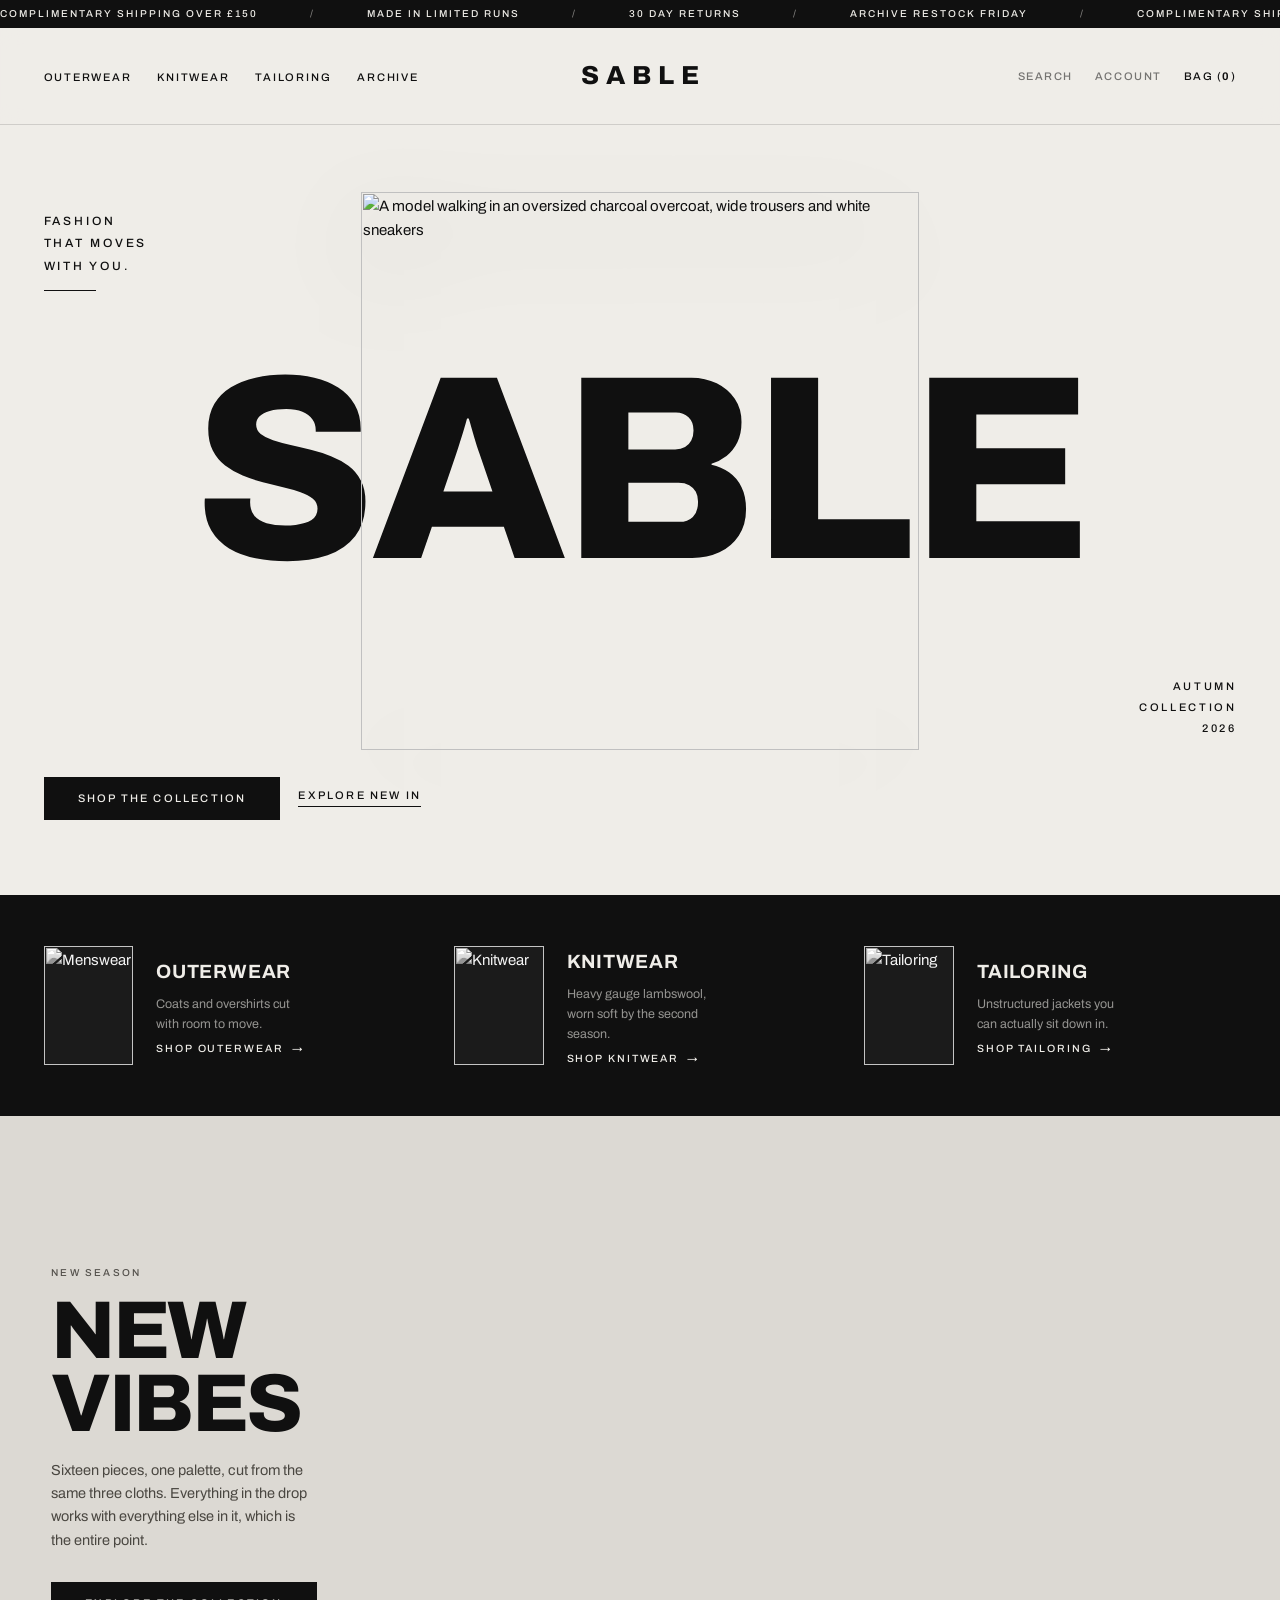
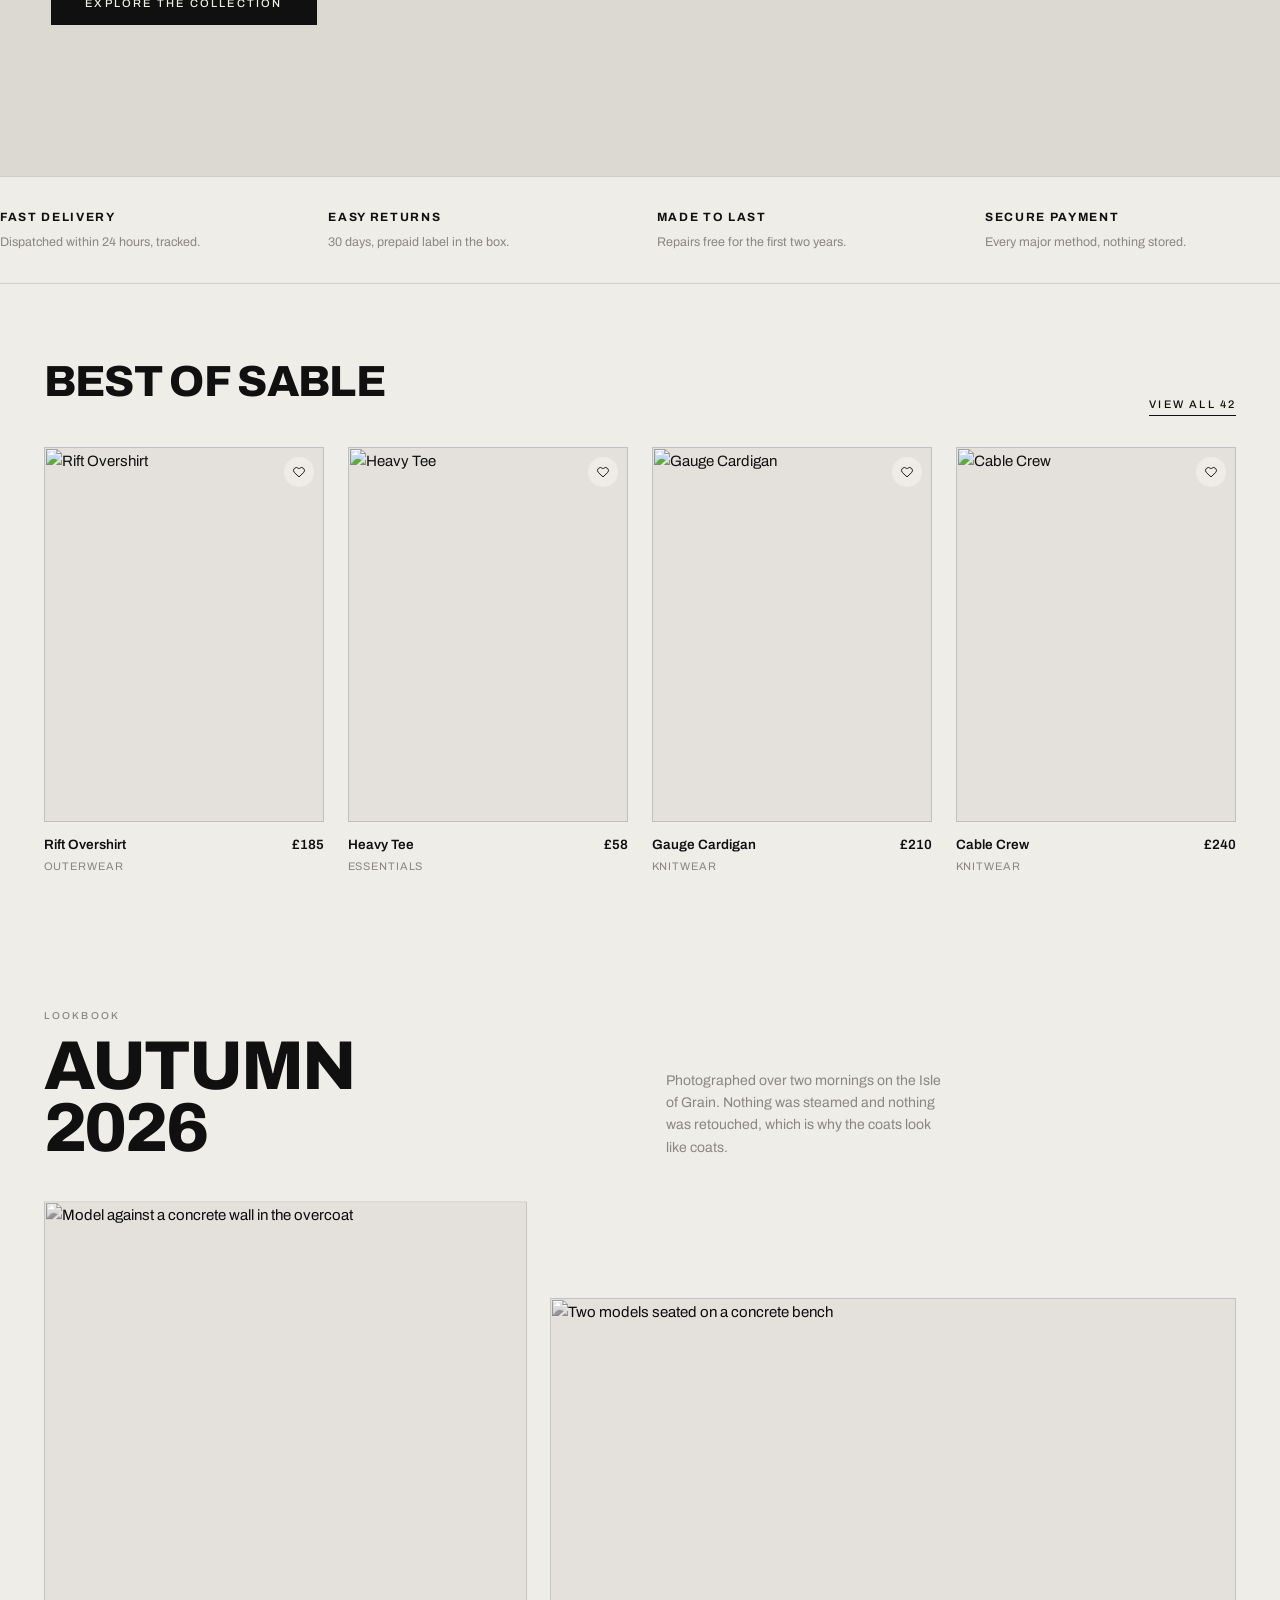
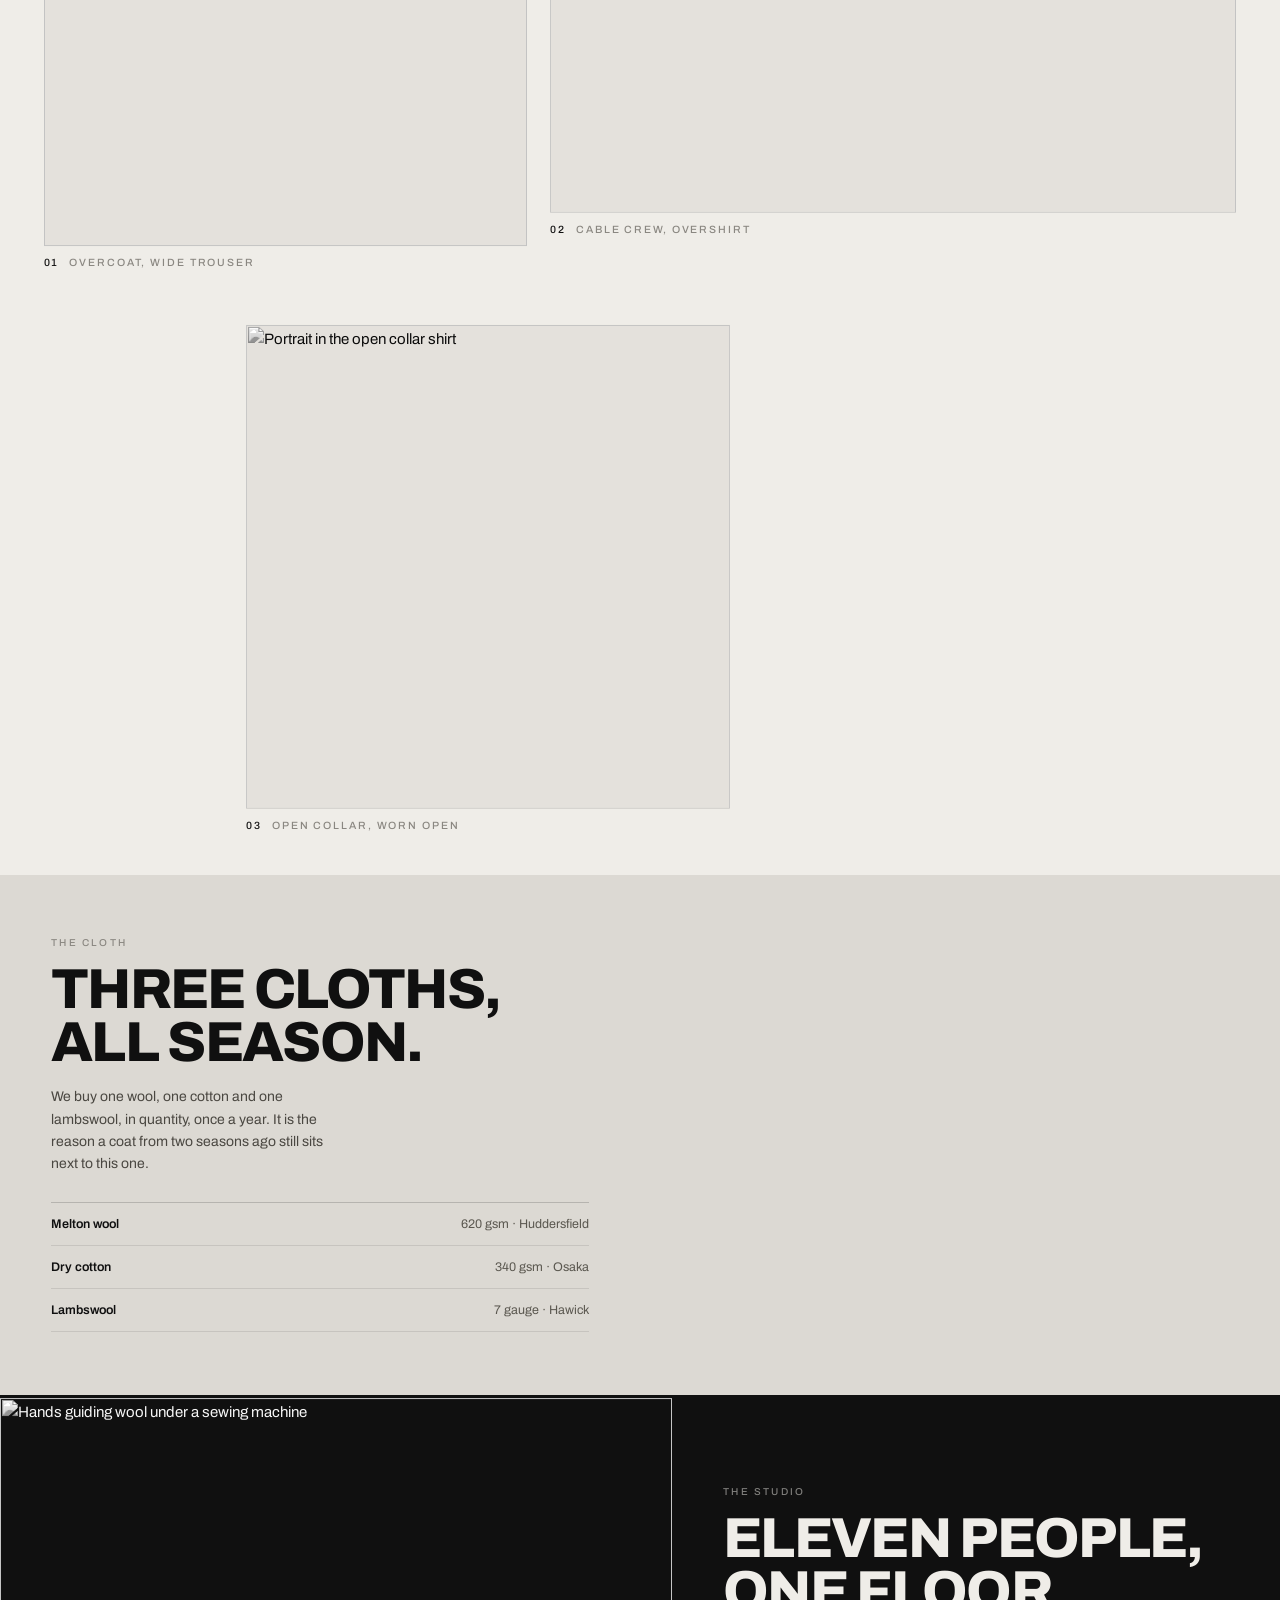
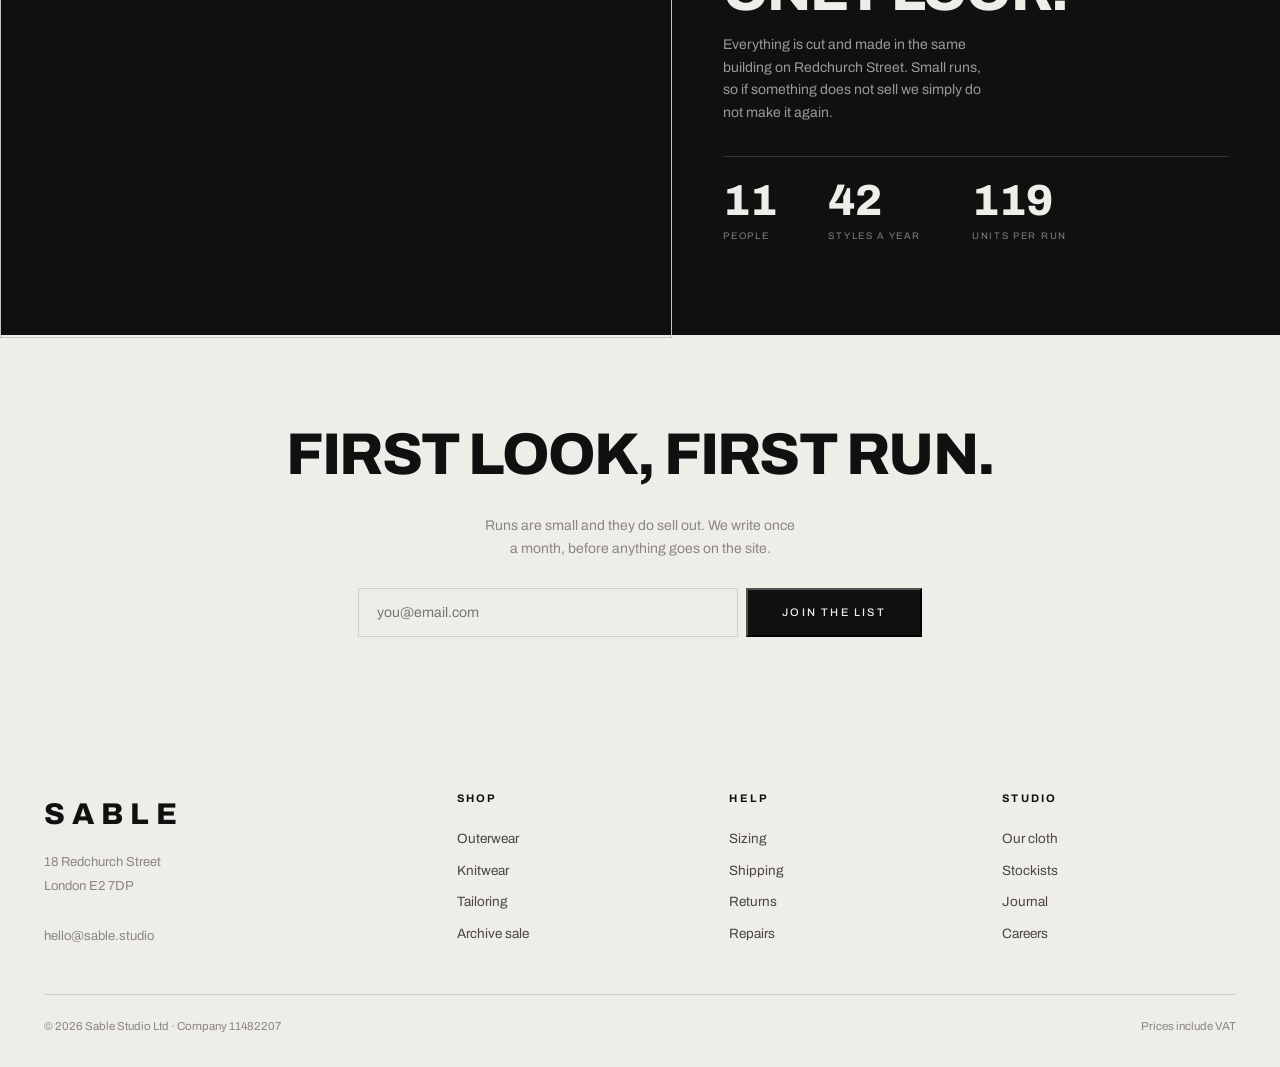
==== assets/overview/assets/sable-fashion-39.aura.build/index.html @ 3c4e069b "Add complete extracted SABLE design system" ====
<html lang="en"><head><meta charset="UTF-8">
<meta name="viewport" content="width=device-width,initial-scale=1">
<title>SABLE · Fashion that moves with you</title>
<meta name="description" content="SABLE. Considered essentials in monochrome. Outerwear, knitwear and tailoring, made in limited runs.">
<link rel="icon" href="data:image/svg+xml,%3Csvg xmlns='http://www.w3.org/2000/svg' viewBox='0 0 32 32'%3E%3Crect width='32' height='32' fill='%23111'/%3E%3Ctext x='16' y='23' font-family='Helvetica,Arial' font-size='20' font-weight='700' fill='%23F2F0EC' text-anchor='middle'%3ES%3C/text%3E%3C/svg%3E">
<link rel="preconnect" href="https://fonts.googleapis.com">
<link rel="preconnect" href="https://fonts.gstatic.com" crossorigin="">
<link href="https://fonts.googleapis.com/css2?family=Archivo:wght@400;500;600;700;800;900&amp;display=swap" rel="stylesheet">
<style>
:root{
--bone:#EFEDE8; --ink:#101010; --mid:#8A8781; --line:rgba(16,16,16,.14);
--nav:96px;
}
*{margin:0;padding:0;box-sizing:border-box}
html{overflow-x:clip;scroll-behavior:auto}
body{background:var(--bone);color:var(--ink);overflow-x:clip;
font:400 15px/1.6 Archivo,system-ui,sans-serif;-webkit-font-smoothing:antialiased}
img{display:block;max-width:100%}
a{color:inherit;text-decoration:none}
.wrap{max-width:1440px;margin:0 auto;padding:0 clamp(18px,3.4vw,44px)}
.lbl{font:500 10px/1 Archivo,sans-serif;letter-spacing:.22em;text-transform:uppercase}
/* ── announcement + nav ──────────────────────────────────────────── */
.ann{background:var(--ink);color:var(--bone);overflow:hidden}
.ann .row{display:flex;width:max-content}
.ann .tk{display:flex;align-items:center;flex:0 0 auto;gap:52px;padding-right:52px;
animation:tick 34s linear infinite;font:500 10px/1 Archivo,sans-serif;
letter-spacing:.2em;text-transform:uppercase;padding-top:9px;padding-bottom:9px}
@keyframes tick{from{transform:translateX(0)}to{transform:translateX(-100%)}}
.ann:hover .tk{animation-play-state:paused}
.ann .tk i{font-style:normal;opacity:.5}
nav{position:sticky;top:0;z-index:60;background:rgba(239,237,232,.9);
backdrop-filter:blur(10px);border-bottom:1px solid var(--line)}
nav .bar{display:grid;grid-template-columns:1fr auto 1fr;align-items:center;gap:20px;
height:var(--nav)}
nav ul{display:flex;gap:26px;list-style:none}
nav ul a{font:500 11px/1 Archivo,sans-serif;letter-spacing:.16em;text-transform:uppercase;
position:relative;padding:6px 0}
nav ul a::after{content:'';position:absolute;left:0;right:0;bottom:0;height:1px;
background:var(--ink);transform:scaleX(0);transform-origin:right;transition:transform .4s cubic-bezier(.6,0,.2,1)}
nav ul a:hover::after{transform:scaleX(1);transform-origin:left}
nav .mk{font-weight:800;font-size:26px;letter-spacing:.26em;text-align:center;
padding-left:.26em}
nav .util{display:flex;gap:22px;justify-content:flex-end;align-items:center;
font:500 11px/1 Archivo,sans-serif;letter-spacing:.14em;text-transform:uppercase}
nav .util span{opacity:.55}
@media(max-width:900px){nav ul,nav .util span{display:none}nav .bar{grid-template-columns:1fr auto 1fr}}
/* ── 1 · HERO · the model standing in the wordmark ────────────────
The wordmark is set huge behind a transparent model cut-out. The letters
read through the gaps in his silhouette, which is where the depth comes
from; painting a second clipped copy over him just muddied a black coat
against black type. */
/* the announcement bar sits above the sticky nav, so both come off the hero's
height or the corner labels get pushed under the fold */
#hero{position:relative;min-height:calc(100svh - var(--nav) - 34px);display:flex;
flex-direction:column;justify-content:center;overflow:hidden;
padding:clamp(20px,4vh,48px) 0 clamp(26px,5vh,60px)}
/* the corner labels are absolute · they must resolve against the padded content
column, not the full-bleed section, or they sit flush to the viewport edge */
#hero > .wrap{position:relative}
#hero .stage{position:relative;width:100%;display:grid;place-items:center;
min-height:min(58vh,560px)}
#hero .word{position:absolute;inset:0;display:grid;place-items:center;pointer-events:none}
#hero .word b{font-weight:800;font-size:clamp(86px,20.5vw,300px);letter-spacing:-.02em;
line-height:.8;white-space:nowrap;display:block}
#hero .word b{color:var(--ink)}
#hero .model{position:relative;z-index:2;height:min(62vh,600px);width:auto;
filter:drop-shadow(0 26px 46px rgba(16,16,16,.22))}
#hero .word.back{z-index:1}
/* an absolutely positioned child resolves against the PADDING box, so left:0
lands on the outer edge and ignores the gutter · inset by the gutter itself */
#hero .tl{position:absolute;left:clamp(18px,3.4vw,44px);top:clamp(6px,2vh,22px);z-index:4}
#hero .tl p{font:500 12px/1.9 Archivo,sans-serif;letter-spacing:.24em;text-transform:uppercase}
#hero .tl .rule{width:52px;height:1px;background:var(--ink);margin-top:12px}
#hero .br{position:absolute;right:clamp(18px,3.4vw,44px);bottom:clamp(52px,9vh,86px);
z-index:4;text-align:right}
#hero .br p{font:500 11px/1.9 Archivo,sans-serif;letter-spacing:.24em;text-transform:uppercase}
#hero .acts{position:relative;z-index:4;display:flex;gap:18px;align-items:center;
margin-top:clamp(14px,3vh,30px);flex-wrap:wrap}
.btn{display:inline-block;background:var(--ink);color:var(--bone);padding:16px 34px;
font:500 11px/1 Archivo,sans-serif;letter-spacing:.2em;text-transform:uppercase;
position:relative;overflow:hidden;isolation:isolate}
.btn span{position:relative;z-index:2;display:block;transition:transform .45s cubic-bezier(.6,0,.2,1)}
.btn::before{content:'';position:absolute;inset:0;background:#2E2E2E;z-index:1;
transform:translateY(101%);transition:transform .45s cubic-bezier(.6,0,.2,1)}
.btn:hover::before{transform:translateY(0)}
.btn-line{font:500 11px/1 Archivo,sans-serif;letter-spacing:.2em;text-transform:uppercase;
padding-bottom:5px;border-bottom:1px solid var(--ink);position:relative}
.btn-line::after{content:'';position:absolute;left:0;bottom:-1px;width:100%;height:1px;
background:var(--ink);transform:scaleX(0);transform-origin:right;
transition:transform .45s cubic-bezier(.6,0,.2,1)}
.btn-line:hover::after{transform:scaleX(1);transform-origin:left}
@media(max-width:820px){
#hero .model{height:46vh}
#hero .word b{font-size:clamp(58px,17vw,120px)}
#hero .tl,#hero .br{position:static;text-align:left;margin-bottom:14px}
}
/* ── 2 · CATEGORY STRIP (ink) ─────────────────────────────────────── */
#cats{background:var(--ink);color:var(--bone);padding:clamp(28px,5vh,54px) 0}
#cats .row{display:grid;grid-template-columns:repeat(3,1fr);gap:clamp(16px,3vw,48px)}
#cats a{display:grid;grid-template-columns:auto 1fr;gap:clamp(14px,1.8vw,26px);
align-items:center;padding:6px 0}
#cats .ph{width:clamp(78px,7vw,104px);aspect-ratio:3/4;overflow:hidden;background:#1B1B1B;
flex:0 0 auto}
#cats .ph img{width:100%;height:100%;object-fit:cover;transition:transform .8s cubic-bezier(.2,.8,.3,1);
filter:grayscale(1) contrast(1.06)}
#cats a:hover .ph img{transform:scale(1.09)}
#cats h3{font-weight:700;font-size:clamp(16px,1.5vw,20px);letter-spacing:.04em;
text-transform:uppercase;margin-bottom:6px}
#cats p{font-size:12.5px;color:rgba(239,237,232,.6);margin-bottom:10px;max-width:22ch}
#cats .go{font:500 10.5px/1 Archivo,sans-serif;letter-spacing:.18em;text-transform:uppercase;
display:inline-flex;align-items:center;gap:8px}
#cats .go i{font-style:normal;transition:transform .4s cubic-bezier(.6,0,.2,1);display:inline-block}
#cats a:hover .go i{transform:translateX(6px)}
@media(max-width:860px){#cats .row{grid-template-columns:1fr;gap:18px}}
/* ── 3 · SEASON (split, image bleeds) ─────────────────────────────── */
#season{position:relative;background:#DCD9D3;overflow:hidden}
#season .grid{display:grid;grid-template-columns:1fr 1fr;align-items:center;
min-height:min(78vh,660px)}
#season .copy{padding:clamp(34px,6vh,72px) clamp(20px,4vw,60px);position:relative;z-index:2}
#season .kick{margin-bottom:16px;color:#54514C}
#season h2{font-weight:800;font-size:clamp(40px,6.4vw,92px);line-height:.9;letter-spacing:-.03em;
text-transform:uppercase}
#season p{margin-top:18px;max-width:32ch;color:#4A4741;font-size:14.5px}
#season .shot{position:relative;align-self:stretch;overflow:hidden}
#season .shot img{width:100%;height:100%;object-fit:cover;object-position:center 28%;
filter:grayscale(1) contrast(1.05)}
#season .btn{margin-top:clamp(20px,3.4vh,34px)}
@media(max-width:860px){
#season .grid{grid-template-columns:1fr}
#season .shot{height:52vw;min-height:280px;order:-1}
}
/* ── 4 · SERVICE ROW ──────────────────────────────────────────────── */
#svc{border-top:1px solid var(--line);border-bottom:1px solid var(--line)}
#svc .row{display:grid;grid-template-columns:repeat(4,1fr);gap:clamp(14px,2.6vw,36px);
padding:clamp(22px,3.4vh,34px) 0}
#svc div h4{font-weight:700;font-size:12px;letter-spacing:.14em;text-transform:uppercase;
margin-bottom:5px}
#svc div p{font-size:12.5px;color:var(--mid)}
@media(max-width:820px){#svc .row{grid-template-columns:1fr 1fr;gap:20px}}
/* ── 5 · PRODUCT GRID ─────────────────────────────────────────────── */
#shop{padding:clamp(40px,7vh,86px) 0 clamp(48px,8vh,96px)}
#shop .hd{display:flex;justify-content:space-between;align-items:flex-end;gap:20px;
margin-bottom:clamp(20px,3.4vh,34px);flex-wrap:wrap}
#shop h2{font-weight:800;font-size:clamp(26px,3.4vw,44px);letter-spacing:-.015em;
text-transform:uppercase}
#shop .grid{display:grid;grid-template-columns:repeat(4,1fr);gap:clamp(12px,1.8vw,26px)}
.card{position:relative}
.card .ph{position:relative;aspect-ratio:3/4;overflow:hidden;background:#E4E1DC}
.card .ph img{width:100%;height:100%;object-fit:cover;
transition:transform 1s cubic-bezier(.2,.8,.3,1),filter .6s}
.card:hover .ph img{transform:scale(1.05)}
.card .fav{position:absolute;top:10px;right:10px;width:30px;height:30px;border-radius:50%;
background:rgba(239,237,232,.9);display:grid;place-items:center;border:0;cursor:pointer;
z-index:3;transition:background .25s,transform .25s}
.card .fav svg{width:14px;height:14px;fill:none;stroke:var(--ink);stroke-width:1.6}
.card .fav[aria-pressed="true"] svg{fill:var(--ink)}
.card .fav:hover{transform:scale(1.09)}
.card .add{position:absolute;left:10px;right:10px;bottom:10px;z-index:3;background:var(--ink);
color:var(--bone);border:0;cursor:pointer;padding:12px;font:500 10px/1 Archivo,sans-serif;
letter-spacing:.2em;text-transform:uppercase;
opacity:0;transform:translateY(12px);
transition:opacity .45s cubic-bezier(.2,.8,.3,1),transform .45s cubic-bezier(.2,.8,.3,1)}
.card:hover .add,.card:focus-within .add{opacity:1;transform:none}
.card .meta{padding-top:12px;display:flex;justify-content:space-between;gap:12px;
align-items:baseline}
.card .nm{font-weight:600;font-size:13.5px}
.card .ct{font-size:11px;color:var(--mid);letter-spacing:.08em;text-transform:uppercase;
margin-top:3px}
.card .pr{font-weight:600;font-size:13.5px;font-variant-numeric:tabular-nums}
@media(max-width:1000px){#shop .grid{grid-template-columns:repeat(2,1fr)}}
/* ── 6 · LOOKBOOK · an offset editorial grid, not a card row ─────── */
#look{padding:clamp(44px,7vh,90px) 0 clamp(30px,5vh,60px)}
#look .lhd{display:grid;grid-template-columns:1fr 1fr;gap:clamp(20px,4vw,60px);
align-items:end;margin-bottom:clamp(24px,4vh,46px)}
#look h2{font-weight:800;font-size:clamp(34px,5.4vw,76px);line-height:.9;letter-spacing:-.03em;
text-transform:uppercase}
#look .lhd p{color:var(--mid);max-width:36ch;font-size:14px}
#look .lgrid{display:grid;grid-template-columns:repeat(12,1fr);
gap:clamp(12px,1.8vw,26px);align-items:start}
#look .lg-a{grid-column:1/6}
#look .lg-b{grid-column:6/13;margin-top:clamp(28px,7vw,96px)}
#look .lg-c{grid-column:3/8;margin-top:clamp(16px,3vw,44px)}
#look .ph{overflow:hidden;background:#E4E1DC}
#look .lg-a .ph{aspect-ratio:3/4}
#look .lg-b .ph{aspect-ratio:4/3}
#look .lg-c .ph{aspect-ratio:1/1}
#look img{width:100%;height:100%;object-fit:cover;filter:grayscale(1) contrast(1.04);
transition:transform 1.1s cubic-bezier(.2,.8,.3,1)}
#look figure:hover img{transform:scale(1.04)}
#look figcaption{margin-top:12px;font:500 10.5px/1 Archivo,sans-serif;letter-spacing:.18em;
text-transform:uppercase;color:var(--mid);display:flex;gap:10px}
#look figcaption span{color:var(--ink)}
@media(max-width:820px){
#look .lhd{grid-template-columns:1fr}
#look .lgrid{grid-template-columns:1fr}
#look .lg-a,#look .lg-b,#look .lg-c{grid-column:1/-1;margin-top:0}
}
/* ── 7 · CLOTH ────────────────────────────────────────────────────── */
#cloth{background:#DCD9D3}
#cloth .cgrid{display:grid;grid-template-columns:1fr 1fr;align-items:stretch}
#cloth .ccopy{padding:clamp(34px,6vh,80px) clamp(20px,4vw,64px);align-self:center}
#cloth h2{font-weight:800;font-size:clamp(30px,4.4vw,60px);line-height:.94;letter-spacing:-.03em;
text-transform:uppercase;margin-bottom:16px}
#cloth p{color:#4A4741;max-width:34ch;font-size:14px}
#cloth dl{margin-top:26px;border-top:1px solid rgba(16,16,16,.18)}
#cloth dl div{display:flex;justify-content:space-between;gap:14px;padding:11px 0;
border-bottom:1px solid rgba(16,16,16,.1);font-size:12.5px}
#cloth dt{font-weight:600}
#cloth dd{color:#5A574F}
#cloth .cshot{overflow:hidden}
#cloth .cshot{position:relative;min-height:min(62vh,520px)}
#cloth .cshot video{position:absolute;inset:0;width:100%;height:100%;object-fit:cover;
filter:grayscale(1) contrast(1.06)}
@media(max-width:820px){#cloth .cgrid{grid-template-columns:1fr}}
/* ── 8 · ATELIER ──────────────────────────────────────────────────── */
#atelier{background:var(--ink);color:var(--bone)}
#atelier .agrid{display:grid;grid-template-columns:1.05fr .95fr;align-items:stretch}
#atelier .ashot{overflow:hidden}
#atelier .ashot img{width:100%;height:100%;object-fit:cover;min-height:min(66vh,540px);
filter:grayscale(1) contrast(1.08)}
#atelier .acopy{padding:clamp(34px,6vh,80px) clamp(20px,4vw,64px);align-self:center}
#atelier h2{font-weight:800;font-size:clamp(30px,4.4vw,60px);line-height:.94;letter-spacing:-.03em;
text-transform:uppercase;margin-bottom:16px}
#atelier p{color:rgba(239,237,232,.62);max-width:34ch;font-size:14px}
#atelier .acount{margin-top:32px;display:flex;gap:clamp(20px,4vw,52px);flex-wrap:wrap;
border-top:1px solid rgba(239,237,232,.16);padding-top:22px}
#atelier .acount b{display:block;font-weight:800;font-size:clamp(28px,3.4vw,44px);
font-variant-numeric:tabular-nums;line-height:1;margin-bottom:6px}
#atelier .acount span{font-size:9.5px;letter-spacing:.18em;text-transform:uppercase;
color:rgba(239,237,232,.5)}
@media(max-width:820px){#atelier .agrid{grid-template-columns:1fr}}
/* ── 9 · SIGNUP ───────────────────────────────────────────────────── */
#signup{padding:clamp(46px,8vh,100px) 0;text-align:center}
#signup h2{font-weight:800;font-size:clamp(30px,4.6vw,64px);letter-spacing:-.03em;
text-transform:uppercase;margin-bottom:14px}
#signup p{color:var(--mid);max-width:40ch;margin:0 auto 28px;font-size:14px}
#signup form{display:flex;gap:8px;justify-content:center;flex-wrap:wrap}
#signup input{flex:1;min-width:min(300px,80vw);max-width:380px;padding:16px 18px;
border:1px solid var(--line);background:transparent;font:400 14px Archivo,sans-serif;
color:var(--ink)}
#signup input:focus{outline:2px solid var(--ink);outline-offset:2px}
#signup .ok{margin-top:16px;font:500 10.5px/1 Archivo,sans-serif;letter-spacing:.18em;
text-transform:uppercase;opacity:0;transition:opacity .45s}
#signup .ok.on{opacity:1}
footer{padding:clamp(40px,6vh,72px) 0 32px}
footer .cols{display:grid;grid-template-columns:1.6fr 1fr 1fr 1fr;gap:clamp(20px,3vw,44px);
margin-bottom:44px}
footer h4{font-weight:700;font-size:11px;letter-spacing:.2em;text-transform:uppercase;
margin-bottom:16px}
footer a{display:block;padding:5px 0;font-size:13.5px;color:#4A4741}
footer a:hover{color:var(--ink)}
footer .mk{font-weight:800;font-size:30px;letter-spacing:.24em;margin-bottom:12px}
footer address{font-style:normal;font-size:13px;line-height:1.9;color:var(--mid)}
footer .legal{border-top:1px solid var(--line);padding-top:22px;display:flex;
justify-content:space-between;gap:18px;flex-wrap:wrap;font-size:11.5px;color:var(--mid)}
@media(max-width:820px){footer .cols{grid-template-columns:1fr 1fr}}
/* ── reveal ───────────────────────────────────────────────────────── */
/* ── VIDEO BAND · autoplaying muted loop behind copy ────────────────
preload="metadata" so five templates do not each pull a megabyte on load;
the IntersectionObserver starts it only when it is actually on screen, and
reduced-motion never plays it at all (the poster frame carries the section). */
.vband{position:relative;overflow:hidden;isolation:isolate}
.vband video{position:absolute;inset:0;width:100%;height:100%;object-fit:cover;z-index:0}
.vband .vscrim{position:absolute;inset:0;z-index:1;pointer-events:none}
.vband .vin{position:relative;z-index:2;width:100%}
#prog{position:absolute;left:0;bottom:-1px;height:2px;width:100%;background:var(--ink);
transform:scaleX(0);transform-origin:left;will-change:transform;z-index:2}
/* the lookbook plates open as they cross the viewport, driven by --p */
#look .ph img{clip-path:inset(calc((1 - var(--p,1)) * 42%) 0 0 0);
transform:scale(calc(1 + (1 - var(--p,1)) * 0.06))}
.rv{opacity:0;transform:translateY(26px);
transition:opacity .9s cubic-bezier(.22,.61,.36,1),transform .9s cubic-bezier(.22,.61,.36,1)}
.rv.in{opacity:1;transform:none}
/* the hero pieces are driven by their own load sequence */
.hv{opacity:0;transform:translateY(30px)}
.hv.on{opacity:1;transform:none;
transition:opacity 1s cubic-bezier(.19,1,.22,1),transform 1.1s cubic-bezier(.19,1,.22,1)}
@media (prefers-reduced-motion:reduce){
*{animation:none!important;transition:none!important}
.rv,.hv{opacity:1;transform:none}
}
</style>
<script src="https://cdn.tailwindcss.com"></script></head>
<body>

<div class="ann" aria-hidden="true">
  <div class="row">
    <div class="tk"><span>Complimentary shipping over £150</span><i>/</i><span>Made in limited runs</span><i>/</i><span>30 day returns</span><i>/</i><span>Archive restock Friday</span><i>/</i></div>
    <div class="tk"><span>Complimentary shipping over £150</span><i>/</i><span>Made in limited runs</span><i>/</i><span>30 day returns</span><i>/</i><span>Archive restock Friday</span><i>/</i></div>
  </div>
</div>

<nav>
  <div class="wrap bar">
    <ul>
      <li><a href="#cats">Outerwear</a></li>
      <li><a href="#cats">Knitwear</a></li>
      <li><a href="#cats">Tailoring</a></li>
      <li><a href="#shop">Archive</a></li>
    </ul>
    <div class="mk">SABLE</div>
    <div class="util">
      <span>Search</span><span>Account</span>
      <a href="#shop">Bag (<b id="bagn">0</b>)</a>
    </div>
  </div>
</nav>

<!-- 1 · HERO ──────────────────────────────────────────────────────── -->
<header id="hero">
  <div class="wrap" style="width:100%">
    <div class="tl hv" id="h1">
      <p>Fashion<br>that moves<br>with you.</p>
      <div class="rule"></div>
    </div>

    <!-- The wordmark sits behind the model, full stop. An earlier version painted
         a second clipped copy over his trailing side to read as a sandwich, but
         black letters across a charcoal overcoat have no edge to read against, so
         it looked like a printing fault rather than an effect. The cut-out is
         transparent, so the letters already show through between the legs and
         under the arm, which is where the depth actually comes from. -->
    <div class="stage">
      <div class="word back" aria-hidden="true"><b id="wb">SABLE</b></div>
      <img class="model hv" id="hm" src="https://cdn.jsdelivr.net/gh/VanhDc/aura-assets@sable-v2/sable/img/model.png" alt="A model walking in an oversized charcoal overcoat, wide trousers and white sneakers">
    </div>

    <div class="br hv" id="h2">
      <p>Autumn<br>collection<br>2026</p>
    </div>

    <div class="acts hv" id="h3">
      <a href="#shop" class="btn"><span>Shop the collection</span></a>
      <a href="#season" class="btn-line">Explore new in</a>
    </div>
  </div>
</header>

<!-- 2 · CATEGORIES ────────────────────────────────────────────────── -->
<section id="cats">
  <div class="wrap row">
    <a href="#shop" class="rv">
      <div class="ph"><img src="https://cdn.jsdelivr.net/gh/VanhDc/aura-assets@sable-v2/sable/img/cat-men.webp" alt="Menswear" loading="lazy"></div>
      <div>
        <h3>Outerwear</h3>
        <p>Coats and overshirts cut with room to move.</p>
        <span class="go">Shop outerwear <i>→</i></span>
      </div>
    </a>
    <a href="#shop" class="rv">
      <div class="ph"><img src="https://cdn.jsdelivr.net/gh/VanhDc/aura-assets@sable-v2/sable/img/cat-women.webp" alt="Knitwear" loading="lazy"></div>
      <div>
        <h3>Knitwear</h3>
        <p>Heavy gauge lambswool, worn soft by the second season.</p>
        <span class="go">Shop knitwear <i>→</i></span>
      </div>
    </a>
    <a href="#shop" class="rv">
      <div class="ph"><img src="https://cdn.jsdelivr.net/gh/VanhDc/aura-assets@sable-v2/sable/img/cat-tailoring.webp" alt="Tailoring" loading="lazy"></div>
      <div>
        <h3>Tailoring</h3>
        <p>Unstructured jackets you can actually sit down in.</p>
        <span class="go">Shop tailoring <i>→</i></span>
      </div>
    </a>
  </div>
</section>

<!-- 3 · SEASON ────────────────────────────────────────────────────── -->
<section id="season">
  <div class="grid">
    <div class="copy">
      <div class="kick lbl rv">New season</div>
      <h2 class="rv">New<br>vibes</h2>
      <p class="rv">Sixteen pieces, one palette, cut from the same three cloths. Everything in the
        drop works with everything else in it, which is the entire point.</p>
      <a href="#shop" class="btn rv"><span>Explore the collection</span></a>
    </div>
    <div class="shot">
      <img id="seasonImg" src="https://cdn.jsdelivr.net/gh/VanhDc/aura-assets@sable-v2/sable/img/season.webp" alt="Model in a black open collar shirt, lit from one side" loading="lazy">
    </div>
  </div>
</section>

<!-- 4 · SERVICE ───────────────────────────────────────────────────── -->
<section id="svc">
  <div class="wrap row">
    <div class="rv"><h4>Fast delivery</h4><p>Dispatched within 24 hours, tracked.</p></div>
    <div class="rv"><h4>Easy returns</h4><p>30 days, prepaid label in the box.</p></div>
    <div class="rv"><h4>Made to last</h4><p>Repairs free for the first two years.</p></div>
    <div class="rv"><h4>Secure payment</h4><p>Every major method, nothing stored.</p></div>
  </div>
</section>

<!-- 5 · SHOP ──────────────────────────────────────────────────────── -->
<section id="shop">
  <div class="wrap">
    <div class="hd">
      <h2 class="rv">Best of Sable</h2>
      <a href="#" class="btn-line rv">View all 42</a>
    </div>
    <div class="grid" id="grid"></div>
  </div>
</section>

<!-- 6 · LOOKBOOK ──────────────────────────────────────────────────── -->
<section id="look">
  <div class="wrap">
    <div class="lhd">
      <div>
        <div class="lbl rv" style="margin-bottom:14px;color:var(--mid)">Lookbook</div>
        <h2 class="rv">Autumn<br>2026</h2>
      </div>
      <p class="rv">Photographed over two mornings on the Isle of Grain. Nothing was steamed and
        nothing was retouched, which is why the coats look like coats.</p>
    </div>
    <div class="lgrid">
      <figure class="lg-a rv" data-scrub="" data-speed="0.06">
        <div class="ph"><img src="https://cdn.jsdelivr.net/gh/VanhDc/aura-assets@sable-v2/sable/img/look1.webp" alt="Model against a concrete wall in the overcoat" loading="lazy"></div>
        <figcaption><span>01</span> Overcoat, wide trouser</figcaption>
      </figure>
      <figure class="lg-b rv" data-scrub="" data-speed="0.13">
        <div class="ph"><img src="https://cdn.jsdelivr.net/gh/VanhDc/aura-assets@sable-v2/sable/img/look2.webp" alt="Two models seated on a concrete bench" loading="lazy"></div>
        <figcaption><span>02</span> Cable crew, overshirt</figcaption>
      </figure>
      <figure class="lg-c rv" data-scrub="" data-speed="0.03">
        <div class="ph"><img src="https://cdn.jsdelivr.net/gh/VanhDc/aura-assets@sable-v2/sable/img/season.webp" alt="Portrait in the open collar shirt" loading="lazy"></div>
        <figcaption><span>03</span> Open collar, worn open</figcaption>
      </figure>
    </div>
  </div>
</section>

<!-- 7 · CLOTH ─────────────────────────────────────────────────────── -->
<section id="cloth">
  <div class="cgrid">
    <div class="ccopy">
      <div class="lbl rv" style="margin-bottom:16px;color:var(--mid)">The cloth</div>
      <h2 class="rv">Three cloths,<br>all season.</h2>
      <p class="rv">We buy one wool, one cotton and one lambswool, in quantity, once a year. It is
        the reason a coat from two seasons ago still sits next to this one.</p>
      <dl class="rv">
        <div><dt>Melton wool</dt><dd>620 gsm · Huddersfield</dd></div>
        <div><dt>Dry cotton</dt><dd>340 gsm · Osaka</dd></div>
        <div><dt>Lambswool</dt><dd>7 gauge · Hawick</dd></div>
      </dl>
    </div>
    <figure class="cshot rv vband" data-speed="0.05">
        <video data-src="https://cdn.jsdelivr.net/gh/VanhDc/aura-assets@sable-v2/sable/img/cloth.mp4" poster="https://cdn.jsdelivr.net/gh/VanhDc/aura-assets@sable-v2/sable/img/cloth.webp" muted="" loop="" playsinline="" preload="none" aria-label="Macro of charcoal melton wool moving in a draught"></video>
      </figure>
  </div>
</section>

<!-- 8 · ATELIER ───────────────────────────────────────────────────── -->
<section id="atelier">
  <div class="agrid">
    <figure class="ashot rv" data-speed="0.05"><img src="https://cdn.jsdelivr.net/gh/VanhDc/aura-assets@sable-v2/sable/img/atelier.webp" alt="Hands guiding wool under a sewing machine" loading="lazy"></figure>
    <div class="acopy">
      <div class="lbl rv" style="margin-bottom:16px;color:rgba(239,237,232,.5)">The studio</div>
      <h2 class="rv">Eleven people,<br>one floor.</h2>
      <p class="rv">Everything is cut and made in the same building on Redchurch Street. Small runs,
        so if something does not sell we simply do not make it again.</p>
      <div class="acount rv">
        <div><b data-to="11">0</b><span>People</span></div>
        <div><b data-to="42">0</b><span>Styles a year</span></div>
        <div><b data-to="120">0</b><span>Units per run</span></div>
      </div>
    </div>
  </div>
</section>

<!-- 9 · SIGNUP ────────────────────────────────────────────────────── -->
<section id="signup">
  <div class="wrap">
    <h2 class="rv">First look, first run.</h2>
    <p class="rv">Runs are small and they do sell out. We write once a month, before anything goes
      on the site.</p>
    <form class="rv" id="nf" novalidate="">
      <input type="email" required="" placeholder="you@email.com" aria-label="Email address">
      <button class="btn" type="submit"><span>Join the list</span></button>
    </form>
    <div class="ok" id="nok" role="status">You are on the list. Look out for Thursday.</div>
  </div>
</section>

<footer>
  <div class="wrap">
    <div class="cols">
      <div>
        <div class="mk">SABLE</div>
        <address>
          18 Redchurch Street<br>London E2 7DP<br><br>
          hello@sable.studio
        </address>
      </div>
      <div><h4>Shop</h4>
        <a href="#shop">Outerwear</a><a href="#shop">Knitwear</a>
        <a href="#shop">Tailoring</a><a href="#shop">Archive sale</a></div>
      <div><h4>Help</h4>
        <a href="#">Sizing</a><a href="#">Shipping</a>
        <a href="#">Returns</a><a href="#">Repairs</a></div>
      <div><h4>Studio</h4>
        <a href="#">Our cloth</a><a href="#">Stockists</a>
        <a href="#">Journal</a><a href="#">Careers</a></div>
    </div>
    <div class="legal">
      <span>© 2026 Sable Studio Ltd · Company 11482207</span>
      <span>Prices include VAT</span>
    </div>
  </div>
</footer>

<script>
const RM = matchMedia('(prefers-reduced-motion: reduce)').matches;

const stage = document.querySelector('#hero .stage');
const model = document.getElementById('hm');

/* the load sequence: type, then the model rises into the word */
addEventListener('load', () => {
  if(RM){ document.querySelectorAll('.hv').forEach(e => e.classList.add('on')); return; }
  const order = ['h1', 'hm', 'h2', 'h3'];
  order.forEach((id, i) => {
    const el = document.getElementById(id);
    if(el) setTimeout(() => el.classList.add('on'), 120 + i * 140);
  });
});

/* ── scroll: the wordmark and the model part company ───────────────
   Two different rates on the same scroll makes the hero feel like layered
   glass rather than a flat image. rAF-batched so scrolling stays cheap. */
let ticking = false;
function parallax(){
  ticking = false;
  const y = scrollY;
  if(y > innerHeight * 1.2) return;
  const back = document.querySelector('#hero .word.back');
  if(model) model.style.transform = `translateY(${y * -0.06}px) scale(${1 + y * 0.00006})`;
  if(back) back.style.transform = `translateY(${y * 0.14}px)`;
  const si = document.getElementById('seasonImg');
  if(si){
    const r = si.parentElement.getBoundingClientRect();
    if(r.bottom > 0 && r.top < innerHeight){
      si.style.transform = `scale(1.12) translateY(${(r.top / innerHeight) * -26}px)`;
    }
  }
}
if(!RM) addEventListener('scroll', () => {
  if(!ticking){ ticking = true; requestAnimationFrame(parallax); }
}, {passive:true});

/* ── product grid ─────────────────────────────────────────────────── */
const PRODUCTS = [
  {nm:'Rift Overshirt',   ct:'Outerwear', pr:185, img:'https://cdn.jsdelivr.net/gh/VanhDc/aura-assets@sable-v2/sable/img/p-overshirt.webp'},
  {nm:'Heavy Tee',        ct:'Essentials', pr:58,  img:'https://cdn.jsdelivr.net/gh/VanhDc/aura-assets@sable-v2/sable/img/p-tee.webp'},
  {nm:'Gauge Cardigan',   ct:'Knitwear',  pr:210, img:'https://cdn.jsdelivr.net/gh/VanhDc/aura-assets@sable-v2/sable/img/p-cardigan.webp'},
  {nm:'Cable Crew',       ct:'Knitwear',  pr:240, img:'https://cdn.jsdelivr.net/gh/VanhDc/aura-assets@sable-v2/sable/img/p-knit.webp'}
];
const grid = document.getElementById('grid');
const heart = '<svg viewBox="0 0 24 24"><path d="M12 20.5 3.8 12.6a5 5 0 0 1 7.1-7l1.1 1.1 1.1-1.1a5 5 0 0 1 7.1 7Z"/></svg>';
grid.innerHTML = PRODUCTS.map((p, i) => `
  <article class="card rv">
    <div class="ph">
      <img src="${p.img}" alt="${p.nm}" loading="lazy">
      <button class="fav" aria-pressed="false" aria-label="Save ${p.nm}">${heart}</button>
      <button class="add" data-i="${i}">Add to bag</button>
    </div>
    <div class="meta">
      <div><div class="nm">${p.nm}</div><div class="ct">${p.ct}</div></div>
      <div class="pr">£${p.pr}</div>
    </div>
  </article>`).join('');

let bag = 0;
grid.addEventListener('click', e => {
  const fav = e.target.closest('.fav');
  if(fav){
    fav.setAttribute('aria-pressed', fav.getAttribute('aria-pressed') === 'true' ? 'false' : 'true');
    return;
  }
  const add = e.target.closest('.add');
  if(add){
    bag++;
    document.getElementById('bagn').textContent = bag;
    add.textContent = 'Added';
    setTimeout(() => { add.textContent = 'Add to bag'; }, 1300);
  }
});

/* ── reveals ───────────────────────────────────────────────────────
   IntersectionObserver only reports threshold CROSSINGS, so an element that
   jumps from below the viewport to above it never fires a callback at all.
   The scroll sweep is the safety net, not the observer. */
const pending = new Set(document.querySelectorAll('.rv'));
const io = new IntersectionObserver(es => {
  es.forEach(e => { if(e.isIntersecting || e.boundingClientRect.top < 0) show(e.target); });
}, {threshold:.12, rootMargin:'0px 0px -6% 0px'});
function show(el){ el.classList.add('in'); pending.delete(el); io.unobserve(el); }
[...pending].forEach((el, i) => { el.style.transitionDelay = (i % 4) * 70 + 'ms'; io.observe(el); });

let sweeping = false;
function sweep(){
  sweeping = false;
  [...pending].forEach(el => {
    if(el.getBoundingClientRect().top < innerHeight * 0.94) show(el);
  });
  if(!pending.size) removeEventListener('scroll', queue);
}
function queue(){ if(!sweeping){ sweeping = true; requestAnimationFrame(sweep); } }
addEventListener('scroll', queue, {passive:true});
addEventListener('load', sweep);

/* ── scroll system ─────────────────────────────────────────────────
   One rAF-batched pass drives everything scroll-linked: a progress rail in the
   nav, per-element parallax by data-speed, and a scrub that opens the lookbook
   images as they cross the viewport. One listener, one frame, no layout thrash
   beyond the rects we already need. */
(function(){
  if(RM) return;
  const bar = document.createElement('i');
  bar.id = 'prog';
  document.querySelector('nav').appendChild(bar);
  const speeds = [...document.querySelectorAll('[data-speed]')];
  const scrubs = [...document.querySelectorAll('[data-scrub]')];
  let q = false;

  function pass(){
    q = false;
    const h = document.documentElement.scrollHeight - innerHeight;
    bar.style.transform = `scaleX(${h > 0 ? scrollY / h : 0})`;

    for(const el of speeds){
      const r = el.getBoundingClientRect();
      if(r.bottom < -200 || r.top > innerHeight + 200) continue;
      const c = (r.top + r.height / 2 - innerHeight / 2) / innerHeight;
      el.style.transform = `translate3d(0, ${c * -parseFloat(el.dataset.speed) * 100}px, 0)`;
    }
    for(const el of scrubs){
      const r = el.getBoundingClientRect();
      if(r.bottom < 0 || r.top > innerHeight) continue;
      /* 0 as it enters the bottom, 1 once it has cleared the middle */
      const p = Math.max(0, Math.min(1, 1 - (r.top - innerHeight * 0.25) / (innerHeight * 0.6)));
      el.style.setProperty('--p', p.toFixed(3));
    }
  }
  addEventListener('scroll', () => { if(!q){ q = true; requestAnimationFrame(pass); } }, {passive:true});
  addEventListener('resize', pass);
  pass();
})();

/* ── video bands · source attached on first view ───────────────────
   The src is held in data-src and only assigned when the band first intersects.
   Attaching it up front and pausing off-screen aborts the in-flight fetch,
   which surfaces as a failed request; this way nothing is ever requested until
   it is about to be seen, and reduced motion never downloads it at all. */
(function(){
  const vids = [...document.querySelectorAll('.vband video')];
  if(!vids.length || RM) return;
  const o = new IntersectionObserver(es => es.forEach(e => {
    const v = e.target;
    if(e.isIntersecting){
      if(!v.src && v.dataset.src) v.src = v.dataset.src;
      v.play().catch(()=>{});
    } else if(v.src){
      v.pause();
    }
  }), {threshold:.2});
  vids.forEach(v => o.observe(v));
})();

/* ── atelier figures count up once, when the block arrives ────────── */
(function(){
  const nums = [...document.querySelectorAll('#atelier .acount b')];
  if(!nums.length) return;
  if(RM){ nums.forEach(n => n.textContent = n.dataset.to); return; }
  const run = n => {
    const to = +n.dataset.to;
    const t0 = performance.now(), D = 1100;
    (function step(now){
      const p = Math.min(1, (now - t0) / D);
      const e = 1 - Math.pow(1 - p, 3);
      n.textContent = Math.round(to * e);
      if(p < 1) requestAnimationFrame(step);
    })(t0);
  };
  const o = new IntersectionObserver(es => es.forEach(e => {
    if(e.isIntersecting){ run(e.target); o.unobserve(e.target); }
  }), {threshold:.6});
  nums.forEach(n => o.observe(n));
})();

/* ── signup ───────────────────────────────────────────────────────── */
document.getElementById('nf')?.addEventListener('submit', e => {
  e.preventDefault();
  const i = e.target.querySelector('input');
  if(!i.value || !i.checkValidity()){ i.focus(); return; }
  document.getElementById('nok').classList.add('on');
  i.value = '';
});

/* placeholder links must never jump to the top */
document.addEventListener('click', e => {
  const a = e.target.closest('a');
  if(a && a.getAttribute('href') === '#') e.preventDefault();
});
</script>


</body></html>
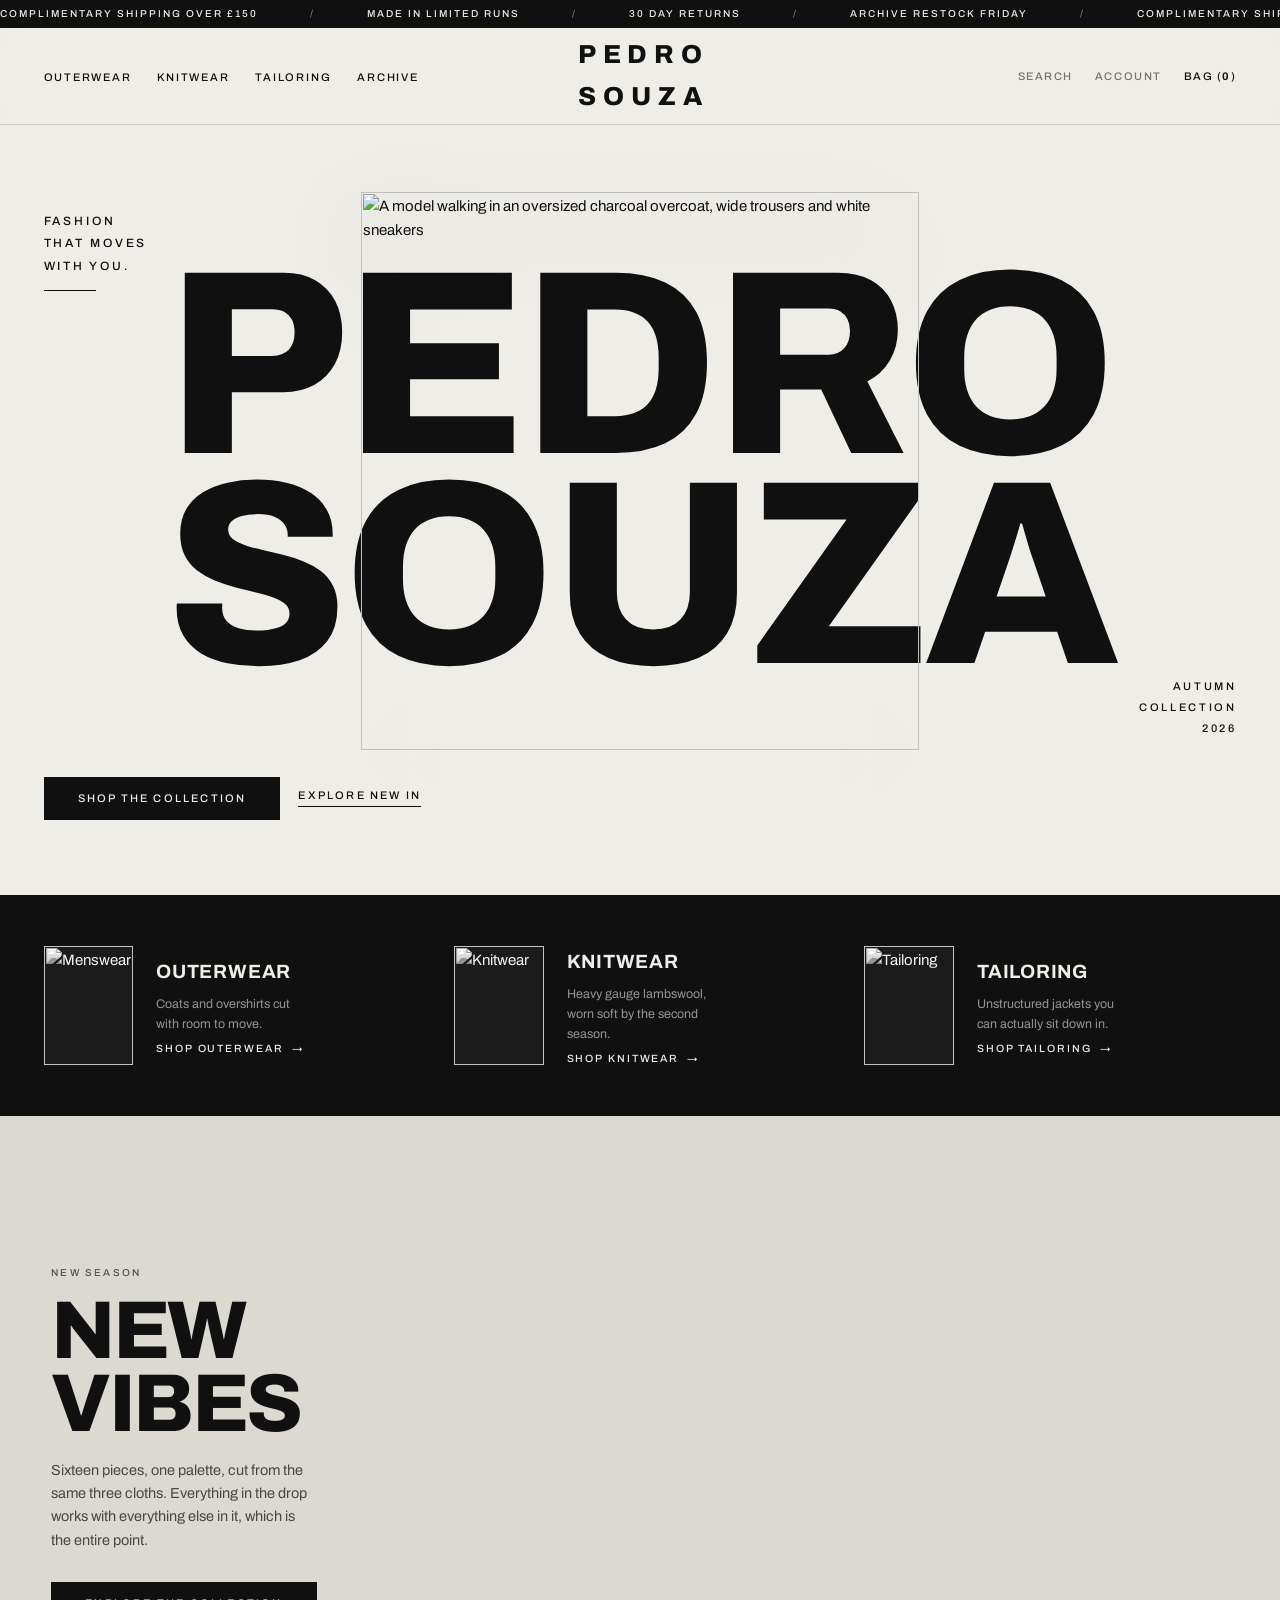
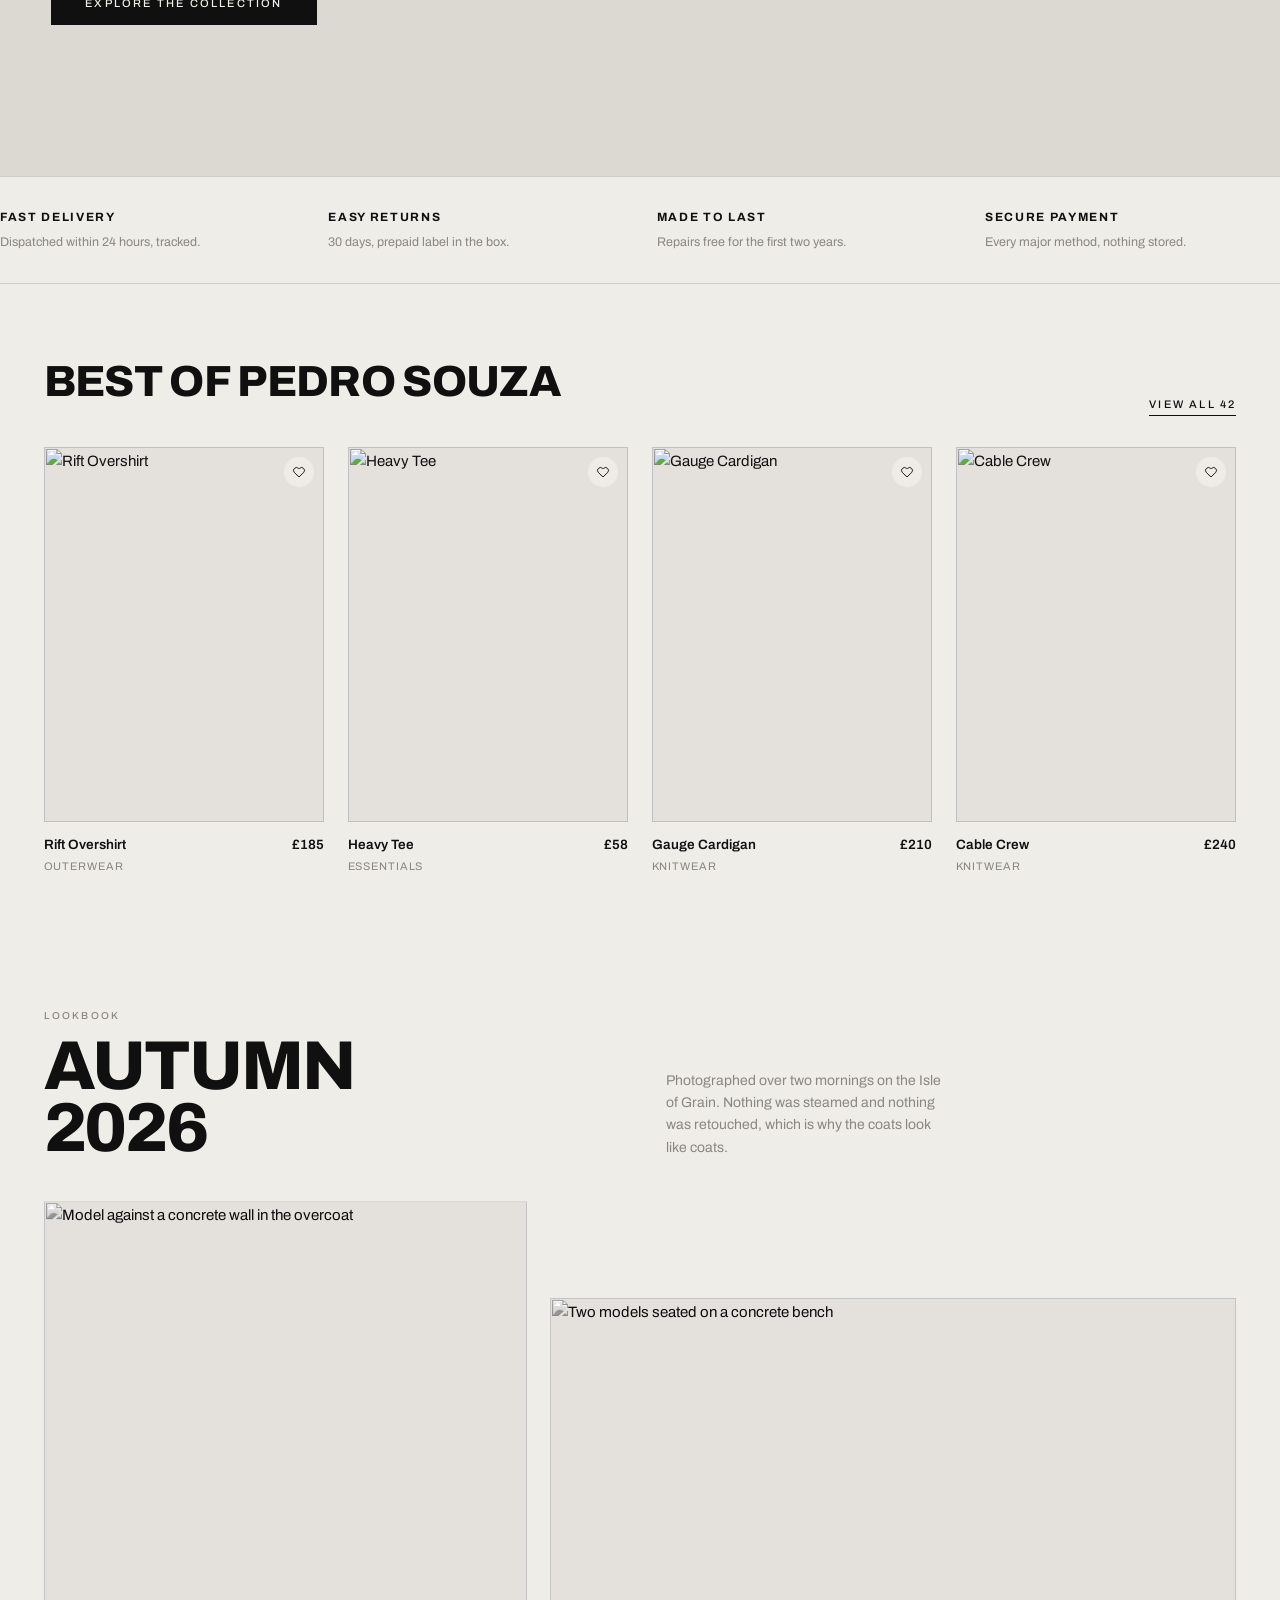
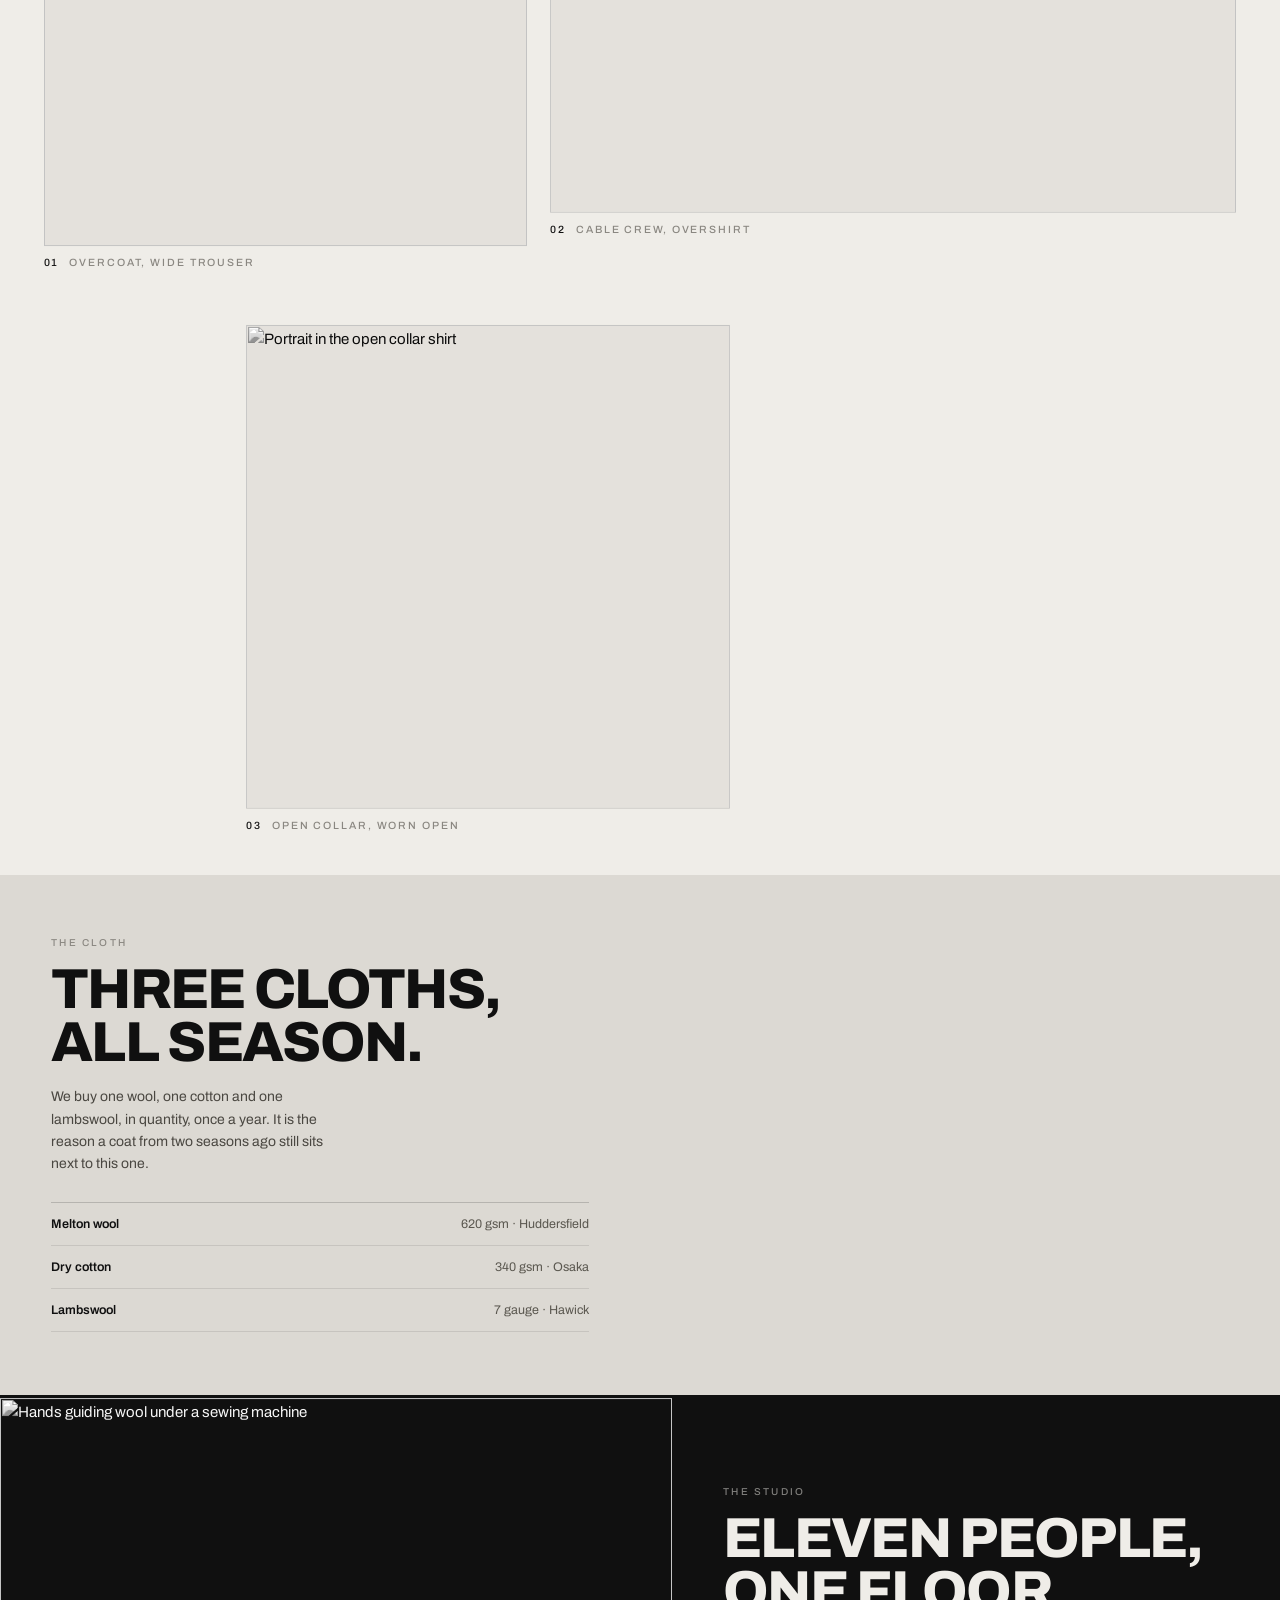
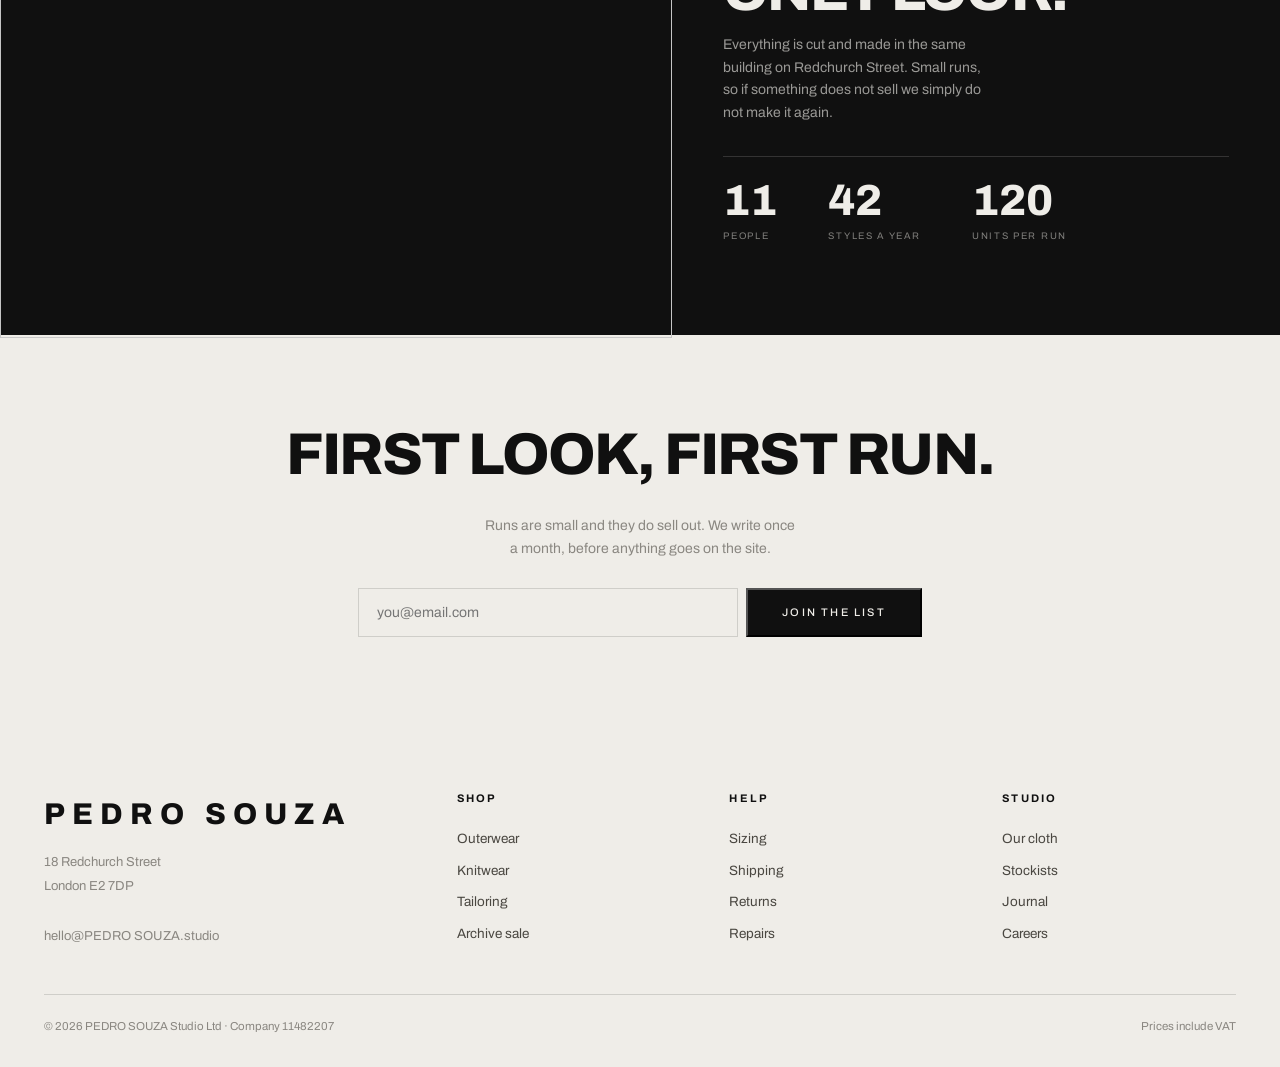
==== commit 5f3e3a9f: "Replace visible SABLE text in captured page" ====
--- a/assets/overview/assets/sable-fashion-39.aura.build/index.html
+++ b/assets/overview/assets/sable-fashion-39.aura.build/index.html
@@ -1,7 +1,7 @@
 <html lang="en"><head><meta charset="UTF-8">
 <meta name="viewport" content="width=device-width,initial-scale=1">
-<title>SABLE · Fashion that moves with you</title>
-<meta name="description" content="SABLE. Considered essentials in monochrome. Outerwear, knitwear and tailoring, made in limited runs.">
+<title>PEDRO SOUZA · Fashion that moves with you</title>
+<meta name="description" content="PEDRO SOUZA. Considered essentials in monochrome. Outerwear, knitwear and tailoring, made in limited runs.">
 <link rel="icon" href="data:image/svg+xml,%3Csvg xmlns='http://www.w3.org/2000/svg' viewBox='0 0 32 32'%3E%3Crect width='32' height='32' fill='%23111'/%3E%3Ctext x='16' y='23' font-family='Helvetica,Arial' font-size='20' font-weight='700' fill='%23F2F0EC' text-anchor='middle'%3ES%3C/text%3E%3C/svg%3E">
 <link rel="preconnect" href="https://fonts.googleapis.com">
 <link rel="preconnect" href="https://fonts.gstatic.com" crossorigin="">
@@ -298,7 +298,7 @@
       <li><a href="#cats">Tailoring</a></li>
       <li><a href="#shop">Archive</a></li>
     </ul>
-    <div class="mk">SABLE</div>
+    <div class="mk">PEDRO<br>SOUZA</div>
     <div class="util">
       <span>Search</span><span>Account</span>
       <a href="#shop">Bag (<b id="bagn">0</b>)</a>
@@ -321,8 +321,8 @@
          transparent, so the letters already show through between the legs and
          under the arm, which is where the depth actually comes from. -->
     <div class="stage">
-      <div class="word back" aria-hidden="true"><b id="wb">SABLE</b></div>
-      <img class="model hv" id="hm" src="https://cdn.jsdelivr.net/gh/VanhDc/aura-assets@sable-v2/sable/img/model.png" alt="A model walking in an oversized charcoal overcoat, wide trousers and white sneakers">
+      <div class="word back" aria-hidden="true"><b id="wb">PEDRO<br>SOUZA</b></div>
+      <img class="model hv" id="hm" src="https://cdn.jsdelivr.net/gh/VanhDc/aura-assets@PEDRO SOUZA-v2/PEDRO SOUZA/img/model.png" alt="A model walking in an oversized charcoal overcoat, wide trousers and white sneakers">
     </div>
 
     <div class="br hv" id="h2">
@@ -340,7 +340,7 @@
 <section id="cats">
   <div class="wrap row">
     <a href="#shop" class="rv">
-      <div class="ph"><img src="https://cdn.jsdelivr.net/gh/VanhDc/aura-assets@sable-v2/sable/img/cat-men.webp" alt="Menswear" loading="lazy"></div>
+      <div class="ph"><img src="https://cdn.jsdelivr.net/gh/VanhDc/aura-assets@PEDRO SOUZA-v2/PEDRO SOUZA/img/cat-men.webp" alt="Menswear" loading="lazy"></div>
       <div>
         <h3>Outerwear</h3>
         <p>Coats and overshirts cut with room to move.</p>
@@ -348,7 +348,7 @@
       </div>
     </a>
     <a href="#shop" class="rv">
-      <div class="ph"><img src="https://cdn.jsdelivr.net/gh/VanhDc/aura-assets@sable-v2/sable/img/cat-women.webp" alt="Knitwear" loading="lazy"></div>
+      <div class="ph"><img src="https://cdn.jsdelivr.net/gh/VanhDc/aura-assets@PEDRO SOUZA-v2/PEDRO SOUZA/img/cat-women.webp" alt="Knitwear" loading="lazy"></div>
       <div>
         <h3>Knitwear</h3>
         <p>Heavy gauge lambswool, worn soft by the second season.</p>
@@ -356,7 +356,7 @@
       </div>
     </a>
     <a href="#shop" class="rv">
-      <div class="ph"><img src="https://cdn.jsdelivr.net/gh/VanhDc/aura-assets@sable-v2/sable/img/cat-tailoring.webp" alt="Tailoring" loading="lazy"></div>
+      <div class="ph"><img src="https://cdn.jsdelivr.net/gh/VanhDc/aura-assets@PEDRO SOUZA-v2/PEDRO SOUZA/img/cat-tailoring.webp" alt="Tailoring" loading="lazy"></div>
       <div>
         <h3>Tailoring</h3>
         <p>Unstructured jackets you can actually sit down in.</p>
@@ -377,7 +377,7 @@
       <a href="#shop" class="btn rv"><span>Explore the collection</span></a>
     </div>
     <div class="shot">
-      <img id="seasonImg" src="https://cdn.jsdelivr.net/gh/VanhDc/aura-assets@sable-v2/sable/img/season.webp" alt="Model in a black open collar shirt, lit from one side" loading="lazy">
+      <img id="seasonImg" src="https://cdn.jsdelivr.net/gh/VanhDc/aura-assets@PEDRO SOUZA-v2/PEDRO SOUZA/img/season.webp" alt="Model in a black open collar shirt, lit from one side" loading="lazy">
     </div>
   </div>
 </section>
@@ -396,7 +396,7 @@
 <section id="shop">
   <div class="wrap">
     <div class="hd">
-      <h2 class="rv">Best of Sable</h2>
+      <h2 class="rv">Best of PEDRO SOUZA</h2>
       <a href="#" class="btn-line rv">View all 42</a>
     </div>
     <div class="grid" id="grid"></div>
@@ -416,15 +416,15 @@
     </div>
     <div class="lgrid">
       <figure class="lg-a rv" data-scrub="" data-speed="0.06">
-        <div class="ph"><img src="https://cdn.jsdelivr.net/gh/VanhDc/aura-assets@sable-v2/sable/img/look1.webp" alt="Model against a concrete wall in the overcoat" loading="lazy"></div>
+        <div class="ph"><img src="https://cdn.jsdelivr.net/gh/VanhDc/aura-assets@PEDRO SOUZA-v2/PEDRO SOUZA/img/look1.webp" alt="Model against a concrete wall in the overcoat" loading="lazy"></div>
         <figcaption><span>01</span> Overcoat, wide trouser</figcaption>
       </figure>
       <figure class="lg-b rv" data-scrub="" data-speed="0.13">
-        <div class="ph"><img src="https://cdn.jsdelivr.net/gh/VanhDc/aura-assets@sable-v2/sable/img/look2.webp" alt="Two models seated on a concrete bench" loading="lazy"></div>
+        <div class="ph"><img src="https://cdn.jsdelivr.net/gh/VanhDc/aura-assets@PEDRO SOUZA-v2/PEDRO SOUZA/img/look2.webp" alt="Two models seated on a concrete bench" loading="lazy"></div>
         <figcaption><span>02</span> Cable crew, overshirt</figcaption>
       </figure>
       <figure class="lg-c rv" data-scrub="" data-speed="0.03">
-        <div class="ph"><img src="https://cdn.jsdelivr.net/gh/VanhDc/aura-assets@sable-v2/sable/img/season.webp" alt="Portrait in the open collar shirt" loading="lazy"></div>
+        <div class="ph"><img src="https://cdn.jsdelivr.net/gh/VanhDc/aura-assets@PEDRO SOUZA-v2/PEDRO SOUZA/img/season.webp" alt="Portrait in the open collar shirt" loading="lazy"></div>
         <figcaption><span>03</span> Open collar, worn open</figcaption>
       </figure>
     </div>
@@ -446,7 +446,7 @@
       </dl>
     </div>
     <figure class="cshot rv vband" data-speed="0.05">
-        <video data-src="https://cdn.jsdelivr.net/gh/VanhDc/aura-assets@sable-v2/sable/img/cloth.mp4" poster="https://cdn.jsdelivr.net/gh/VanhDc/aura-assets@sable-v2/sable/img/cloth.webp" muted="" loop="" playsinline="" preload="none" aria-label="Macro of charcoal melton wool moving in a draught"></video>
+        <video data-src="https://cdn.jsdelivr.net/gh/VanhDc/aura-assets@PEDRO SOUZA-v2/PEDRO SOUZA/img/cloth.mp4" poster="https://cdn.jsdelivr.net/gh/VanhDc/aura-assets@PEDRO SOUZA-v2/PEDRO SOUZA/img/cloth.webp" muted="" loop="" playsinline="" preload="none" aria-label="Macro of charcoal melton wool moving in a draught"></video>
       </figure>
   </div>
 </section>
@@ -454,7 +454,7 @@
 <!-- 8 · ATELIER ───────────────────────────────────────────────────── -->
 <section id="atelier">
   <div class="agrid">
-    <figure class="ashot rv" data-speed="0.05"><img src="https://cdn.jsdelivr.net/gh/VanhDc/aura-assets@sable-v2/sable/img/atelier.webp" alt="Hands guiding wool under a sewing machine" loading="lazy"></figure>
+    <figure class="ashot rv" data-speed="0.05"><img src="https://cdn.jsdelivr.net/gh/VanhDc/aura-assets@PEDRO SOUZA-v2/PEDRO SOUZA/img/atelier.webp" alt="Hands guiding wool under a sewing machine" loading="lazy"></figure>
     <div class="acopy">
       <div class="lbl rv" style="margin-bottom:16px;color:rgba(239,237,232,.5)">The studio</div>
       <h2 class="rv">Eleven people,<br>one floor.</h2>
@@ -487,10 +487,10 @@
   <div class="wrap">
     <div class="cols">
       <div>
-        <div class="mk">SABLE</div>
+        <div class="mk">PEDRO SOUZA</div>
         <address>
           18 Redchurch Street<br>London E2 7DP<br><br>
-          hello@sable.studio
+          hello@PEDRO SOUZA.studio
         </address>
       </div>
       <div><h4>Shop</h4>
@@ -504,7 +504,7 @@
         <a href="#">Journal</a><a href="#">Careers</a></div>
     </div>
     <div class="legal">
-      <span>© 2026 Sable Studio Ltd · Company 11482207</span>
+      <span>© 2026 PEDRO SOUZA Studio Ltd · Company 11482207</span>
       <span>Prices include VAT</span>
     </div>
   </div>
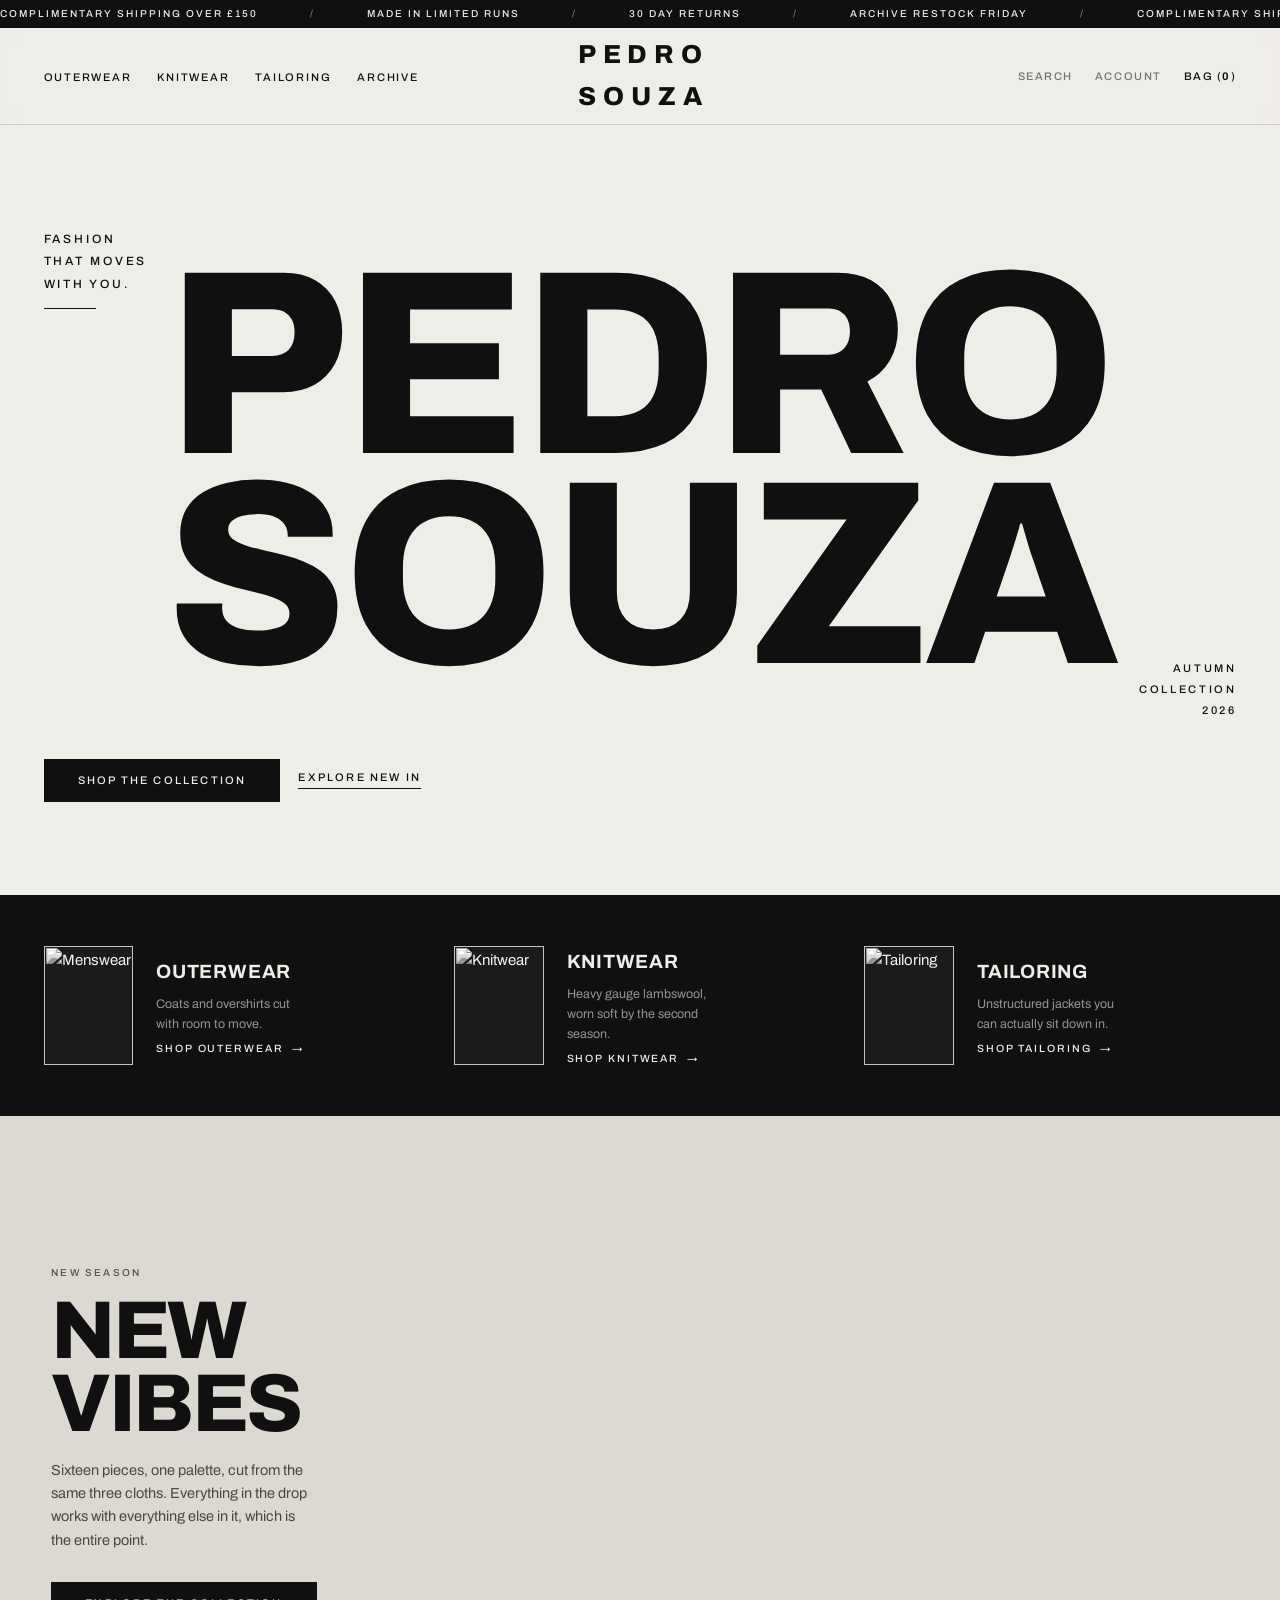
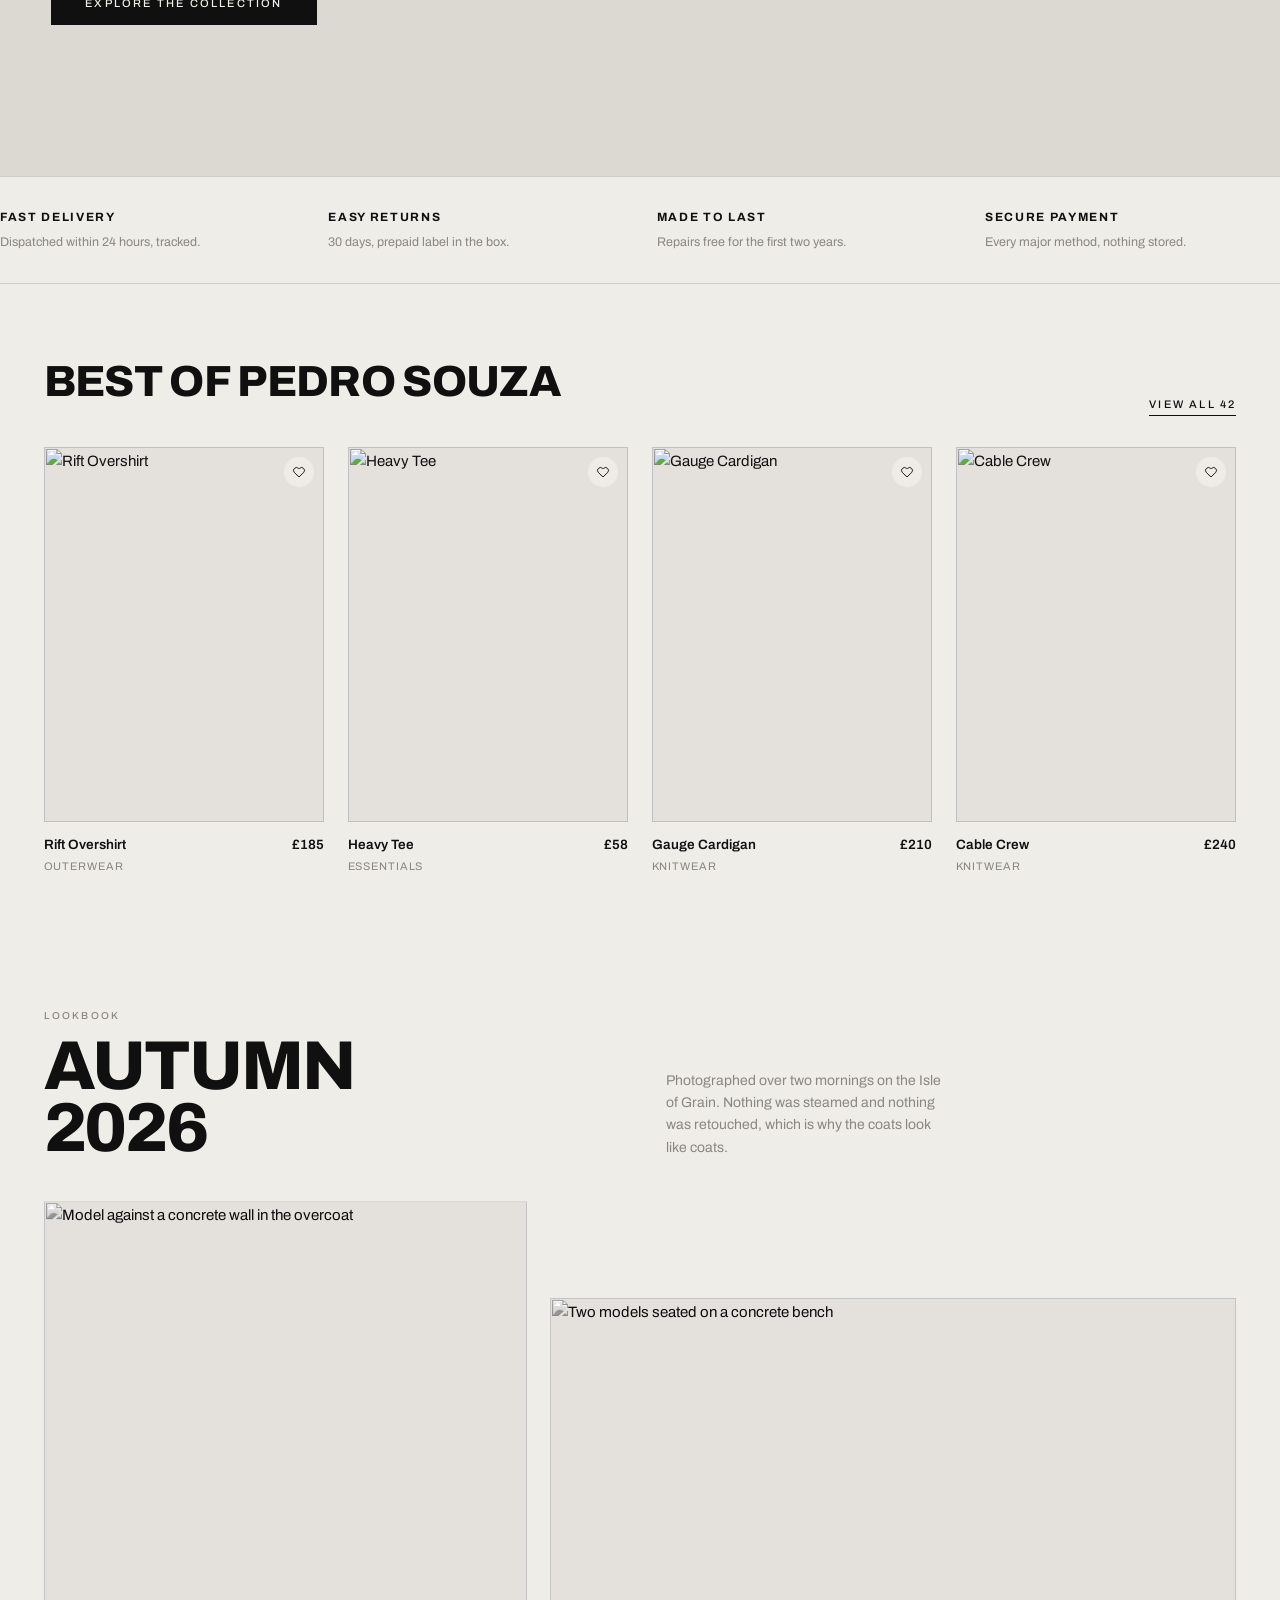
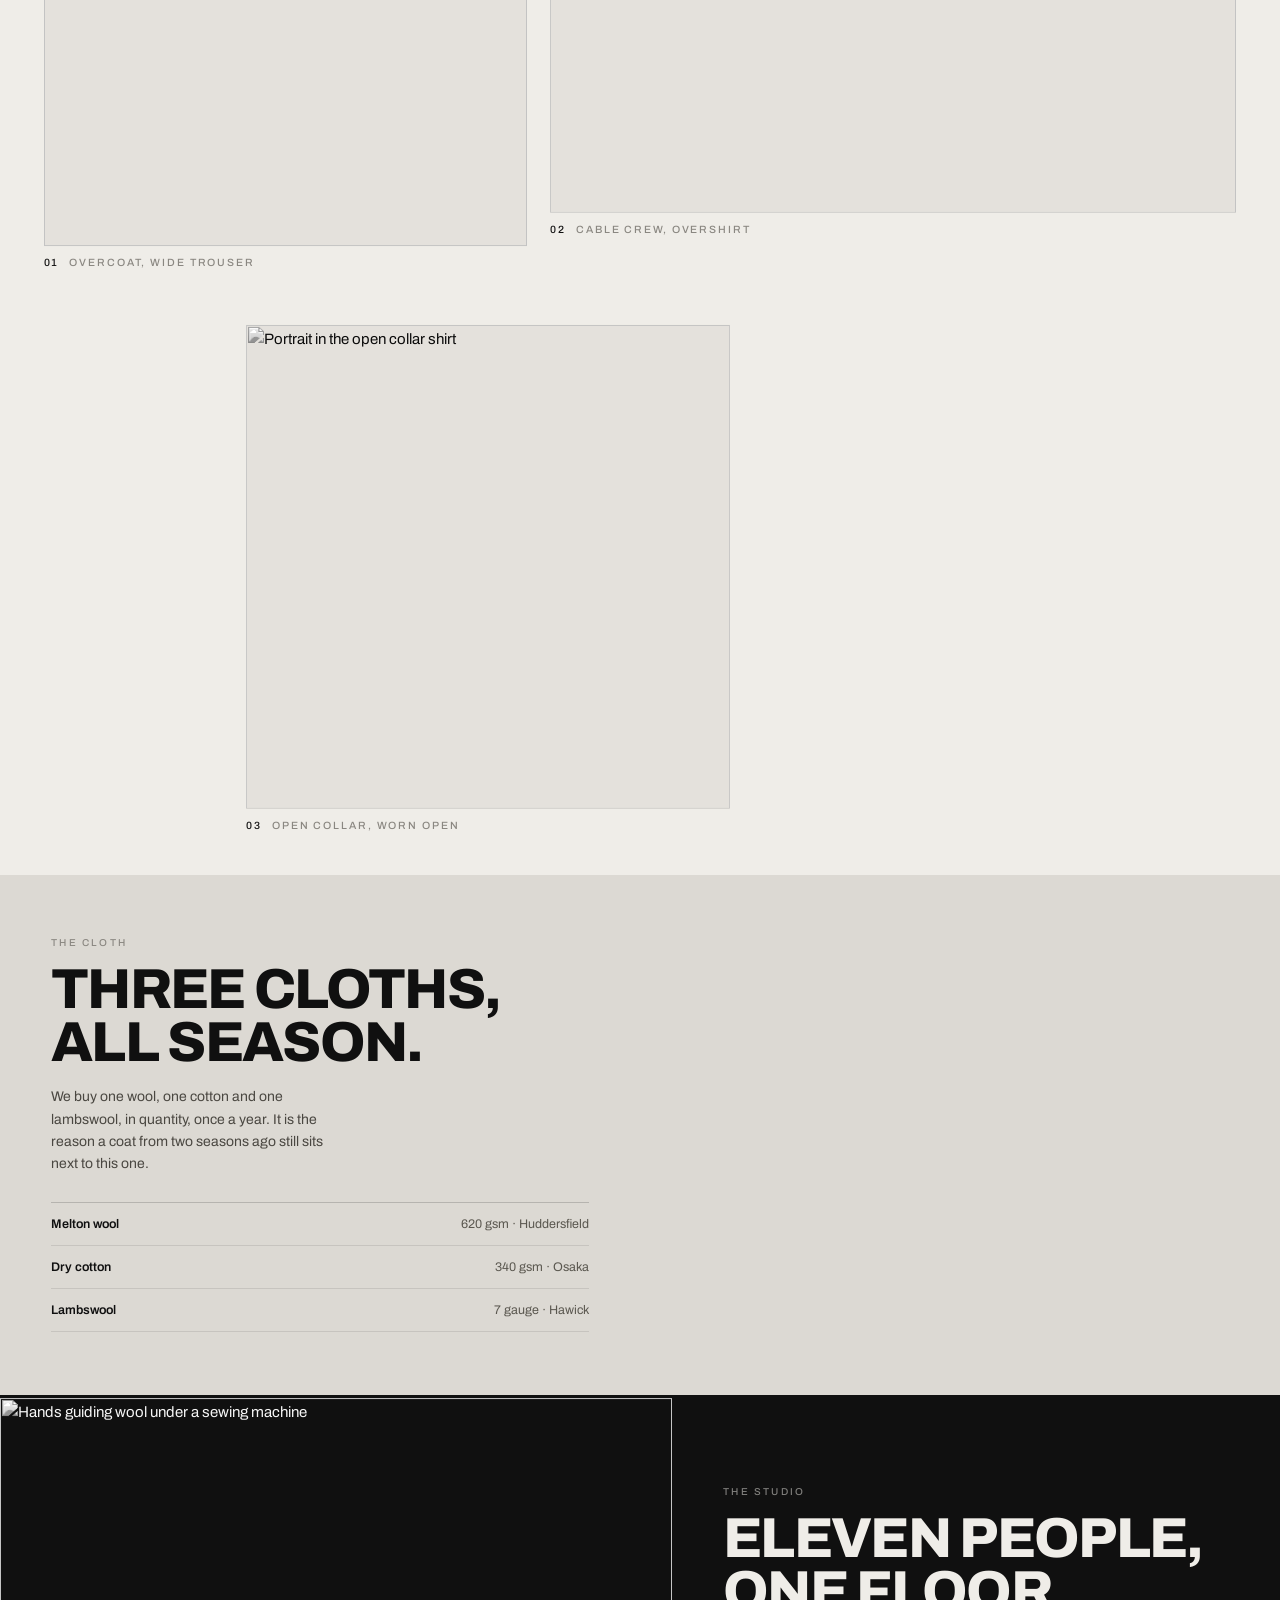
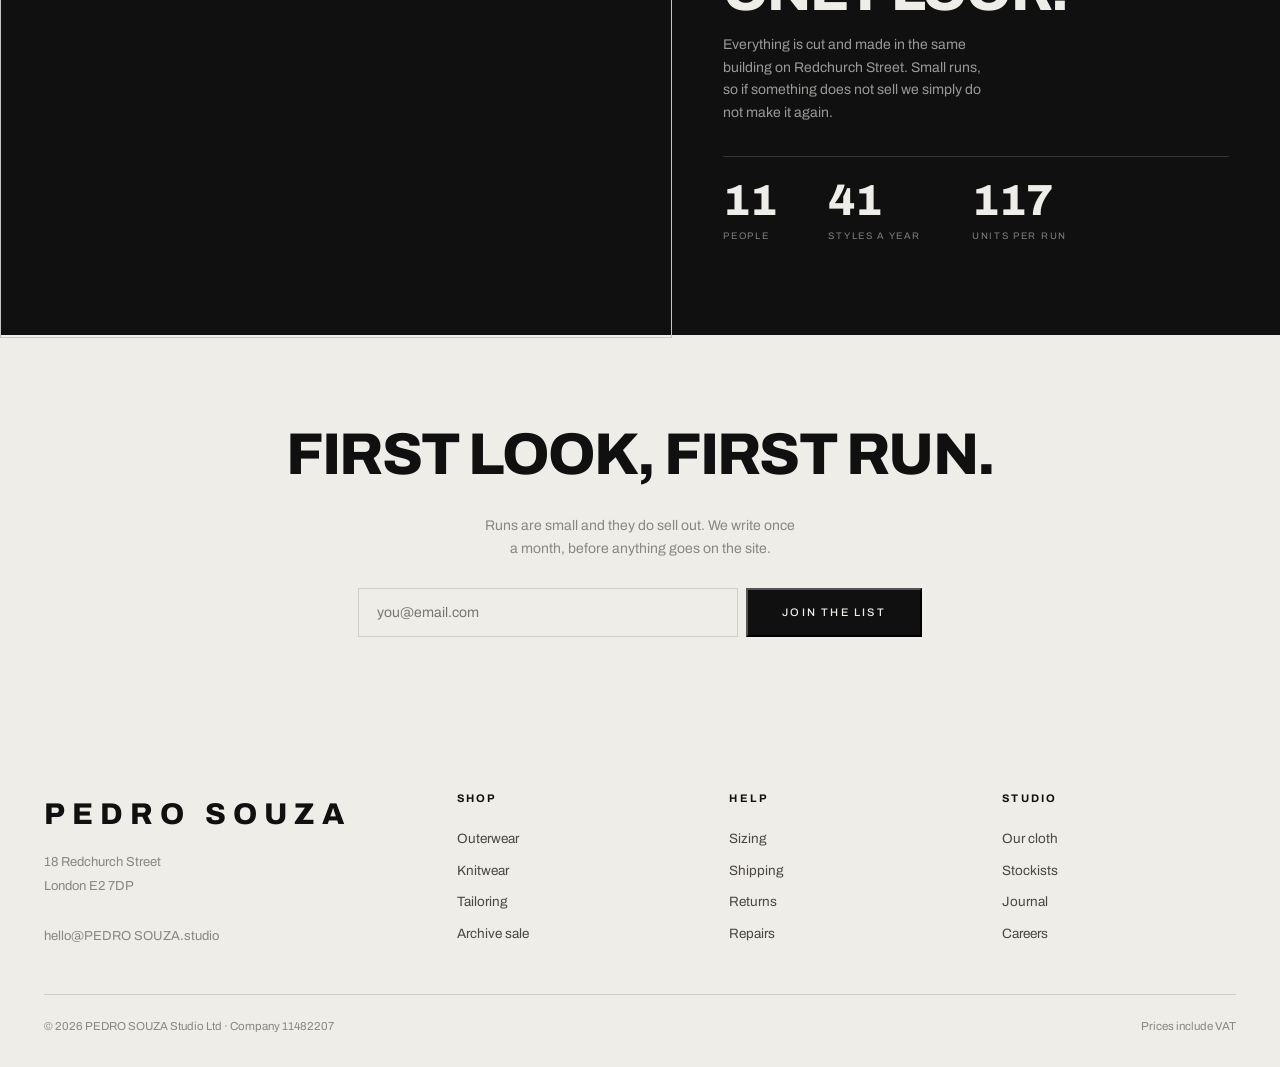
==== commit b35c67ed: "Remove model.png from extracted site" ====
--- a/assets/overview/assets/sable-fashion-39.aura.build/index.html
+++ b/assets/overview/assets/sable-fashion-39.aura.build/index.html
@@ -322,8 +322,7 @@
          under the arm, which is where the depth actually comes from. -->
     <div class="stage">
       <div class="word back" aria-hidden="true"><b id="wb">PEDRO<br>SOUZA</b></div>
-      <img class="model hv" id="hm" src="https://cdn.jsdelivr.net/gh/VanhDc/aura-assets@PEDRO SOUZA-v2/PEDRO SOUZA/img/model.png" alt="A model walking in an oversized charcoal overcoat, wide trousers and white sneakers">
-    </div>
+      </div>
 
     <div class="br hv" id="h2">
       <p>Autumn<br>collection<br>2026</p>
@@ -340,7 +339,7 @@
 <section id="cats">
   <div class="wrap row">
     <a href="#shop" class="rv">
-      <div class="ph"><img src="https://cdn.jsdelivr.net/gh/VanhDc/aura-assets@PEDRO SOUZA-v2/PEDRO SOUZA/img/cat-men.webp" alt="Menswear" loading="lazy"></div>
+      <div class="ph"><img src="https://cdn.jsdelivr.net/gh/VanhDc/aura-assets@sable-v2/sable/img/cat-men.webp" alt="Menswear" loading="lazy"></div>
       <div>
         <h3>Outerwear</h3>
         <p>Coats and overshirts cut with room to move.</p>
@@ -348,7 +347,7 @@
       </div>
     </a>
     <a href="#shop" class="rv">
-      <div class="ph"><img src="https://cdn.jsdelivr.net/gh/VanhDc/aura-assets@PEDRO SOUZA-v2/PEDRO SOUZA/img/cat-women.webp" alt="Knitwear" loading="lazy"></div>
+      <div class="ph"><img src="https://cdn.jsdelivr.net/gh/VanhDc/aura-assets@sable-v2/sable/img/cat-women.webp" alt="Knitwear" loading="lazy"></div>
       <div>
         <h3>Knitwear</h3>
         <p>Heavy gauge lambswool, worn soft by the second season.</p>
@@ -356,7 +355,7 @@
       </div>
     </a>
     <a href="#shop" class="rv">
-      <div class="ph"><img src="https://cdn.jsdelivr.net/gh/VanhDc/aura-assets@PEDRO SOUZA-v2/PEDRO SOUZA/img/cat-tailoring.webp" alt="Tailoring" loading="lazy"></div>
+      <div class="ph"><img src="https://cdn.jsdelivr.net/gh/VanhDc/aura-assets@sable-v2/sable/img/cat-tailoring.webp" alt="Tailoring" loading="lazy"></div>
       <div>
         <h3>Tailoring</h3>
         <p>Unstructured jackets you can actually sit down in.</p>
@@ -377,7 +376,7 @@
       <a href="#shop" class="btn rv"><span>Explore the collection</span></a>
     </div>
     <div class="shot">
-      <img id="seasonImg" src="https://cdn.jsdelivr.net/gh/VanhDc/aura-assets@PEDRO SOUZA-v2/PEDRO SOUZA/img/season.webp" alt="Model in a black open collar shirt, lit from one side" loading="lazy">
+      <img id="seasonImg" src="https://cdn.jsdelivr.net/gh/VanhDc/aura-assets@sable-v2/sable/img/season.webp" alt="Model in a black open collar shirt, lit from one side" loading="lazy">
     </div>
   </div>
 </section>
@@ -416,15 +415,15 @@
     </div>
     <div class="lgrid">
       <figure class="lg-a rv" data-scrub="" data-speed="0.06">
-        <div class="ph"><img src="https://cdn.jsdelivr.net/gh/VanhDc/aura-assets@PEDRO SOUZA-v2/PEDRO SOUZA/img/look1.webp" alt="Model against a concrete wall in the overcoat" loading="lazy"></div>
+        <div class="ph"><img src="https://cdn.jsdelivr.net/gh/VanhDc/aura-assets@sable-v2/sable/img/look1.webp" alt="Model against a concrete wall in the overcoat" loading="lazy"></div>
         <figcaption><span>01</span> Overcoat, wide trouser</figcaption>
       </figure>
       <figure class="lg-b rv" data-scrub="" data-speed="0.13">
-        <div class="ph"><img src="https://cdn.jsdelivr.net/gh/VanhDc/aura-assets@PEDRO SOUZA-v2/PEDRO SOUZA/img/look2.webp" alt="Two models seated on a concrete bench" loading="lazy"></div>
+        <div class="ph"><img src="https://cdn.jsdelivr.net/gh/VanhDc/aura-assets@sable-v2/sable/img/look2.webp" alt="Two models seated on a concrete bench" loading="lazy"></div>
         <figcaption><span>02</span> Cable crew, overshirt</figcaption>
       </figure>
       <figure class="lg-c rv" data-scrub="" data-speed="0.03">
-        <div class="ph"><img src="https://cdn.jsdelivr.net/gh/VanhDc/aura-assets@PEDRO SOUZA-v2/PEDRO SOUZA/img/season.webp" alt="Portrait in the open collar shirt" loading="lazy"></div>
+        <div class="ph"><img src="https://cdn.jsdelivr.net/gh/VanhDc/aura-assets@sable-v2/sable/img/season.webp" alt="Portrait in the open collar shirt" loading="lazy"></div>
         <figcaption><span>03</span> Open collar, worn open</figcaption>
       </figure>
     </div>
@@ -446,7 +445,7 @@
       </dl>
     </div>
     <figure class="cshot rv vband" data-speed="0.05">
-        <video data-src="https://cdn.jsdelivr.net/gh/VanhDc/aura-assets@PEDRO SOUZA-v2/PEDRO SOUZA/img/cloth.mp4" poster="https://cdn.jsdelivr.net/gh/VanhDc/aura-assets@PEDRO SOUZA-v2/PEDRO SOUZA/img/cloth.webp" muted="" loop="" playsinline="" preload="none" aria-label="Macro of charcoal melton wool moving in a draught"></video>
+        <video data-src="https://cdn.jsdelivr.net/gh/VanhDc/aura-assets@sable-v2/sable/img/cloth.mp4" poster="https://cdn.jsdelivr.net/gh/VanhDc/aura-assets@sable-v2/sable/img/cloth.webp" muted="" loop="" playsinline="" preload="none" aria-label="Macro of charcoal melton wool moving in a draught"></video>
       </figure>
   </div>
 </section>
@@ -454,7 +453,7 @@
 <!-- 8 · ATELIER ───────────────────────────────────────────────────── -->
 <section id="atelier">
   <div class="agrid">
-    <figure class="ashot rv" data-speed="0.05"><img src="https://cdn.jsdelivr.net/gh/VanhDc/aura-assets@PEDRO SOUZA-v2/PEDRO SOUZA/img/atelier.webp" alt="Hands guiding wool under a sewing machine" loading="lazy"></figure>
+    <figure class="ashot rv" data-speed="0.05"><img src="https://cdn.jsdelivr.net/gh/VanhDc/aura-assets@sable-v2/sable/img/atelier.webp" alt="Hands guiding wool under a sewing machine" loading="lazy"></figure>
     <div class="acopy">
       <div class="lbl rv" style="margin-bottom:16px;color:rgba(239,237,232,.5)">The studio</div>
       <h2 class="rv">Eleven people,<br>one floor.</h2>
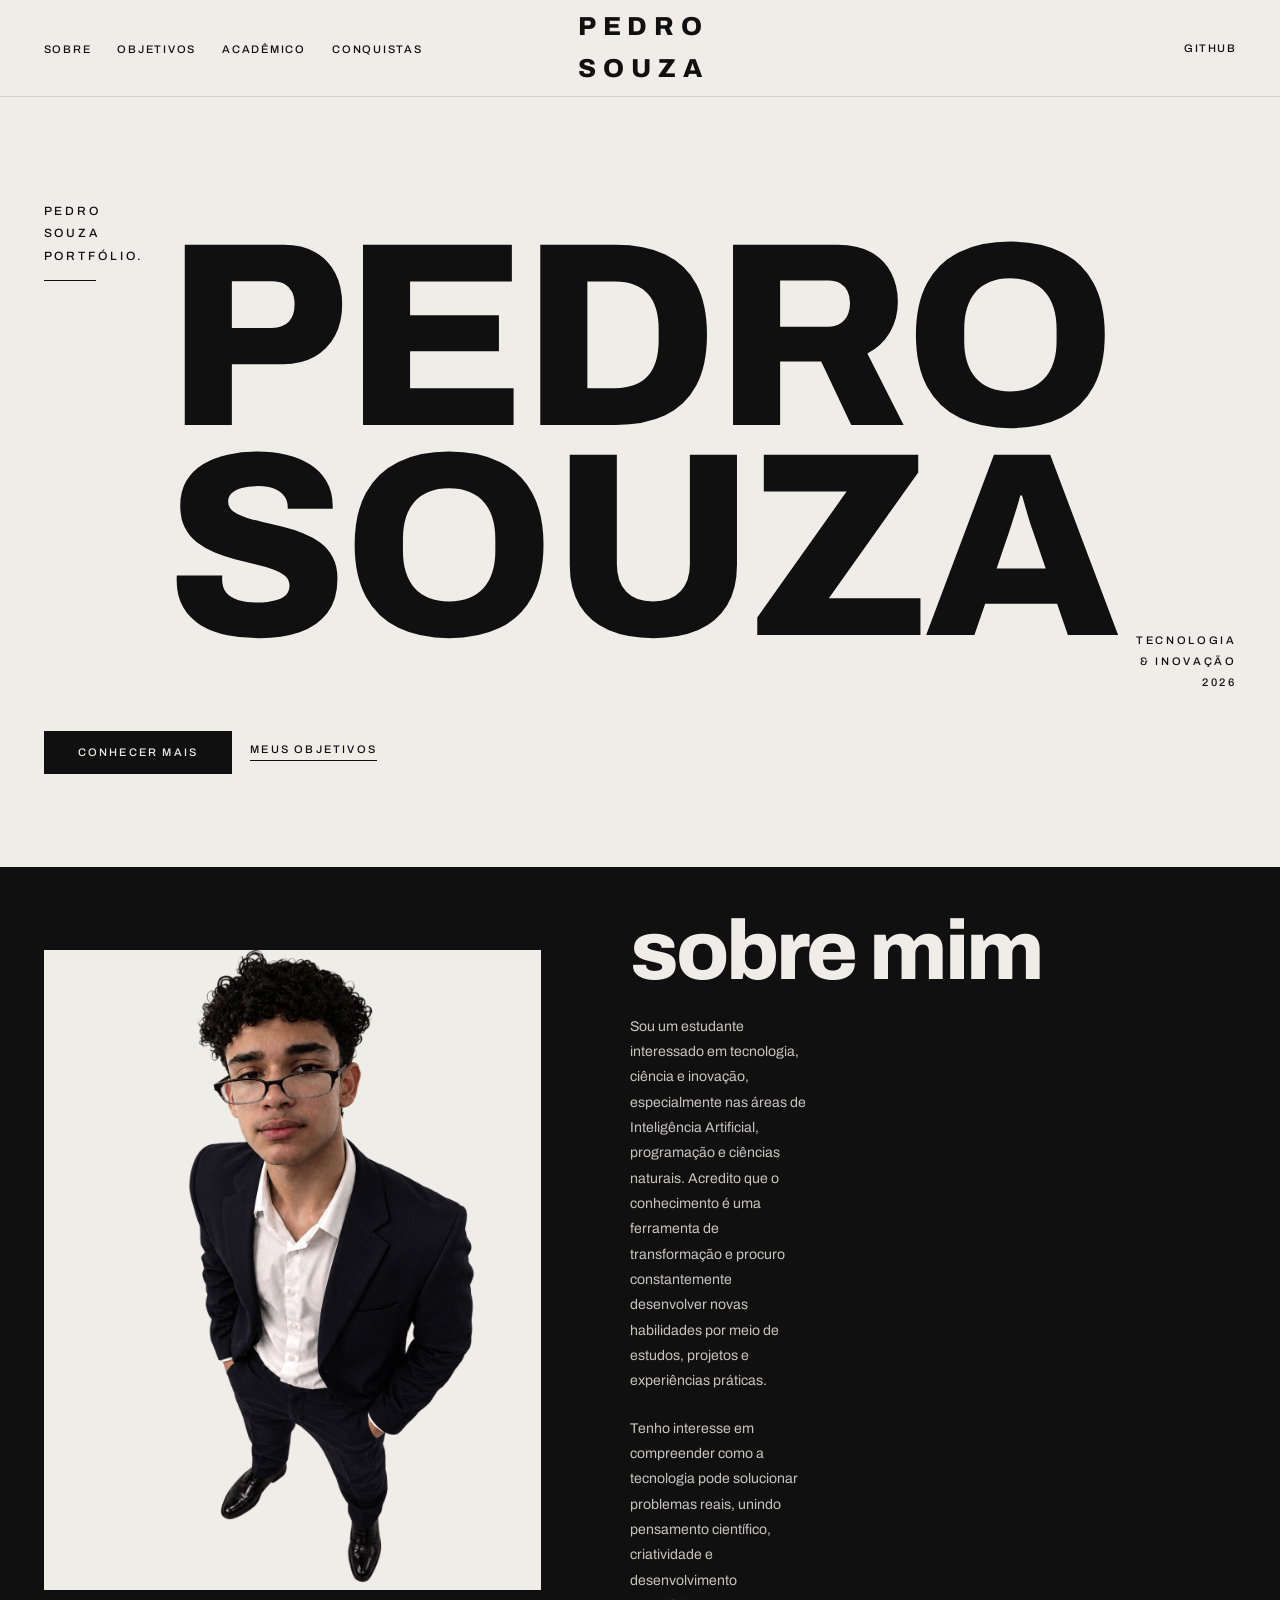
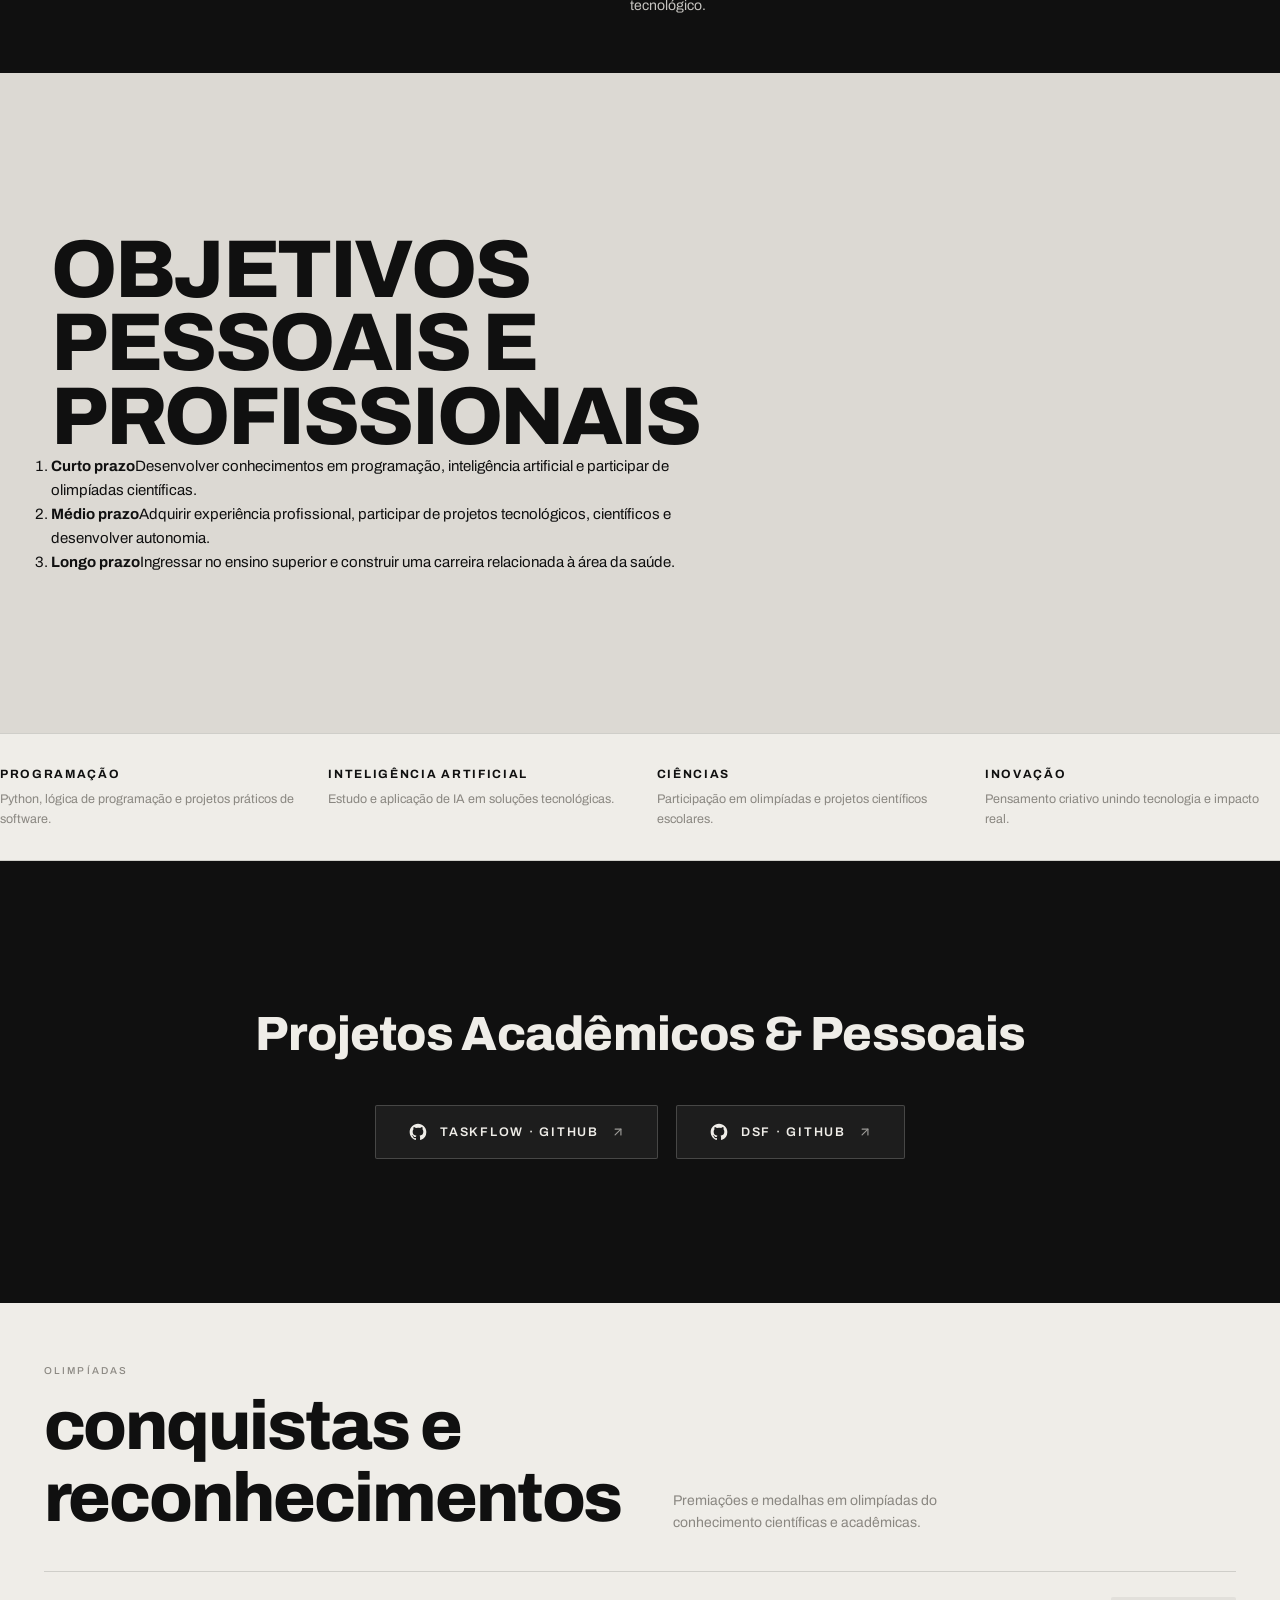
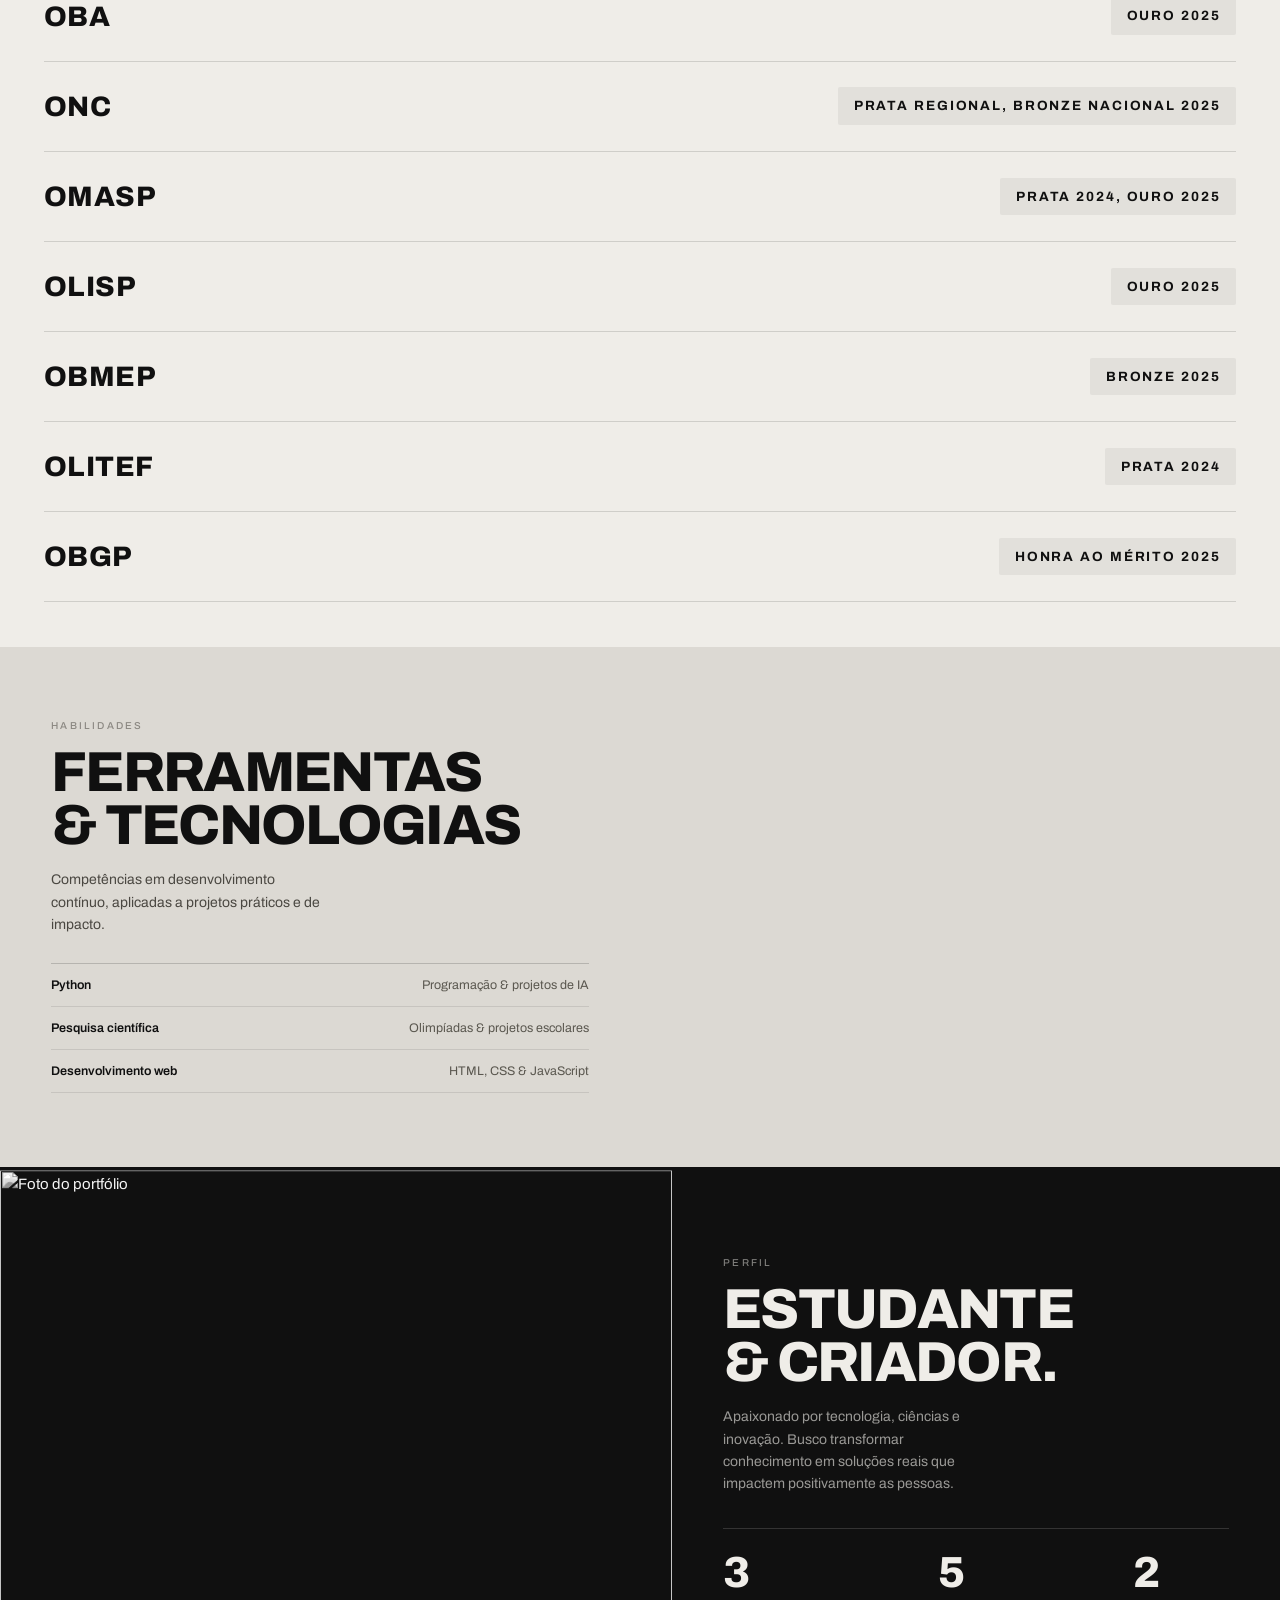
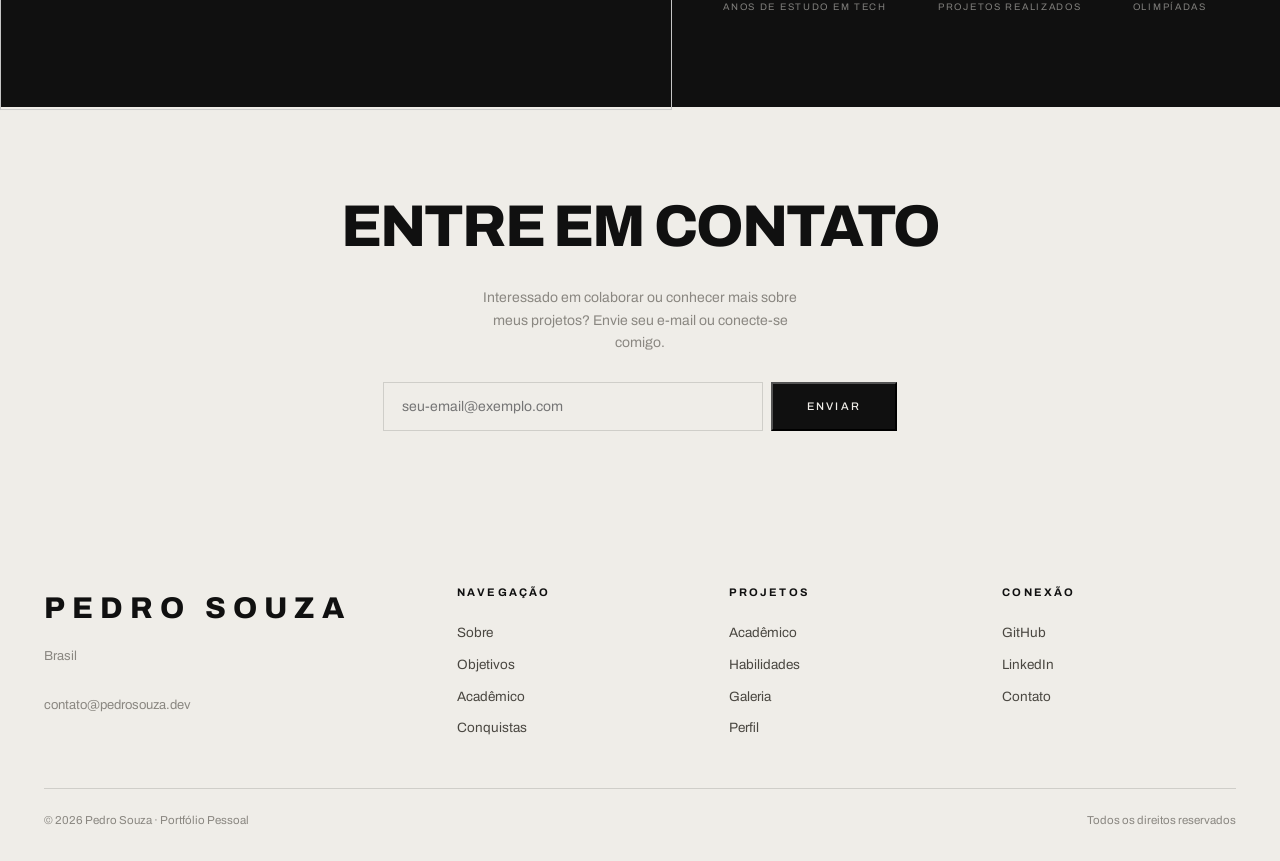
==== commit 6a3a24d3: "feat: Personalizar portfolio com projetos, objetivos, foto e links GitHub - Atualizar secao #shop (P" ====
--- a/assets/overview/assets/sable-fashion-39.aura.build/index.html
+++ b/assets/overview/assets/sable-fashion-39.aura.build/index.html
@@ -1,8 +1,8 @@
 <html lang="en"><head><meta charset="UTF-8">
 <meta name="viewport" content="width=device-width,initial-scale=1">
-<title>PEDRO SOUZA · Fashion that moves with you</title>
-<meta name="description" content="PEDRO SOUZA. Considered essentials in monochrome. Outerwear, knitwear and tailoring, made in limited runs.">
-<link rel="icon" href="data:image/svg+xml,%3Csvg xmlns='http://www.w3.org/2000/svg' viewBox='0 0 32 32'%3E%3Crect width='32' height='32' fill='%23111'/%3E%3Ctext x='16' y='23' font-family='Helvetica,Arial' font-size='20' font-weight='700' fill='%23F2F0EC' text-anchor='middle'%3ES%3C/text%3E%3C/svg%3E">
+<title>Pedro Souza · Portfólio</title>
+<meta name="description" content="Portfólio de Pedro Souza. Estudante, tecnologia, ciência, inovação e projetos práticos.">
+<link rel="icon" href="data:image/svg+xml,%3Csvg xmlns='http://www.w3.org/2000/svg' viewBox='0 0 32 32'%3E%3Crect width='32' height='32' fill='%23111'/%3E%3Ctext x='16' y='23' font-family='Helvetica,Arial' font-size='20' font-weight='700' fill='%23F2F0EC' text-anchor='middle'%3EP%3C/text%3E%3C/svg%3E">
 <link rel="preconnect" href="https://fonts.googleapis.com">
 <link rel="preconnect" href="https://fonts.gstatic.com" crossorigin="">
 <link href="https://fonts.googleapis.com/css2?family=Archivo:wght@400;500;600;700;800;900&amp;display=swap" rel="stylesheet">
@@ -109,6 +109,13 @@
 #cats p{font-size:12.5px;color:rgba(239,237,232,.6);margin-bottom:10px;max-width:22ch}
 #cats .go{font:500 10.5px/1 Archivo,sans-serif;letter-spacing:.18em;text-transform:uppercase;
 display:inline-flex;align-items:center;gap:8px}
+#cats .about{display:grid;grid-template-columns:minmax(0,.82fr) minmax(0,1fr);gap:clamp(30px,7vw,110px);align-items:center}
+#cats .about-photo{height:clamp(420px,50vw,680px);display:flex;align-items:flex-end;justify-content:center;overflow:hidden;background:var(--bone)}
+#cats .about-photo img{width:100%;height:100%;object-fit:contain;object-position:center bottom;filter:none}
+#cats .about h1{font-size:clamp(42px,7vw,84px);font-weight:800;line-height:.95;letter-spacing:-.035em;text-transform:none;color:var(--bone)}
+#cats .about-copy{min-height:0;max-width:700px}
+#cats .about-copy p{color:rgba(239,237,232,.82);font-size:clamp(14px,1.1vw,17px);line-height:1.8;margin-top:22px}
+@media(max-width:760px){#cats .about{grid-template-columns:1fr;gap:16px}#cats .about-photo{height:min(95vw,500px)}#cats .about-copy{padding-bottom:26px}#cats .about h1{font-size:clamp(42px,11vw,64px)}}
 #cats .go i{font-style:normal;transition:transform .4s cubic-bezier(.6,0,.2,1);display:inline-block}
 #cats a:hover .go i{transform:translateX(6px)}
 @media(max-width:860px){#cats .row{grid-template-columns:1fr;gap:18px}}
@@ -137,63 +144,37 @@
 margin-bottom:5px}
 #svc div p{font-size:12.5px;color:var(--mid)}
 @media(max-width:820px){#svc .row{grid-template-columns:1fr 1fr;gap:20px}}
-/* ── 5 · PRODUCT GRID ─────────────────────────────────────────────── */
-#shop{padding:clamp(40px,7vh,86px) 0 clamp(48px,8vh,96px)}
+/* ── 5 · PROJETOS ACADÊMICOS & PESSOAIS ───────────────────────────── */
+#shop{background:var(--ink);color:var(--bone);padding:clamp(40px,7vh,86px) 0 clamp(48px,8vh,96px)}
 #shop .hd{display:flex;justify-content:space-between;align-items:flex-end;gap:20px;
-margin-bottom:clamp(20px,3.4vh,34px);flex-wrap:wrap}
+margin-bottom:clamp(28px,4vh,44px);flex-wrap:wrap}
 #shop h2{font-weight:800;font-size:clamp(26px,3.4vw,44px);letter-spacing:-.015em;
-text-transform:uppercase}
-#shop .grid{display:grid;grid-template-columns:repeat(4,1fr);gap:clamp(12px,1.8vw,26px)}
-.card{position:relative}
-.card .ph{position:relative;aspect-ratio:3/4;overflow:hidden;background:#E4E1DC}
-.card .ph img{width:100%;height:100%;object-fit:cover;
-transition:transform 1s cubic-bezier(.2,.8,.3,1),filter .6s}
-.card:hover .ph img{transform:scale(1.05)}
-.card .fav{position:absolute;top:10px;right:10px;width:30px;height:30px;border-radius:50%;
-background:rgba(239,237,232,.9);display:grid;place-items:center;border:0;cursor:pointer;
-z-index:3;transition:background .25s,transform .25s}
-.card .fav svg{width:14px;height:14px;fill:none;stroke:var(--ink);stroke-width:1.6}
-.card .fav[aria-pressed="true"] svg{fill:var(--ink)}
-.card .fav:hover{transform:scale(1.09)}
-.card .add{position:absolute;left:10px;right:10px;bottom:10px;z-index:3;background:var(--ink);
-color:var(--bone);border:0;cursor:pointer;padding:12px;font:500 10px/1 Archivo,sans-serif;
-letter-spacing:.2em;text-transform:uppercase;
-opacity:0;transform:translateY(12px);
-transition:opacity .45s cubic-bezier(.2,.8,.3,1),transform .45s cubic-bezier(.2,.8,.3,1)}
-.card:hover .add,.card:focus-within .add{opacity:1;transform:none}
-.card .meta{padding-top:12px;display:flex;justify-content:space-between;gap:12px;
-align-items:baseline}
-.card .nm{font-weight:600;font-size:13.5px}
-.card .ct{font-size:11px;color:var(--mid);letter-spacing:.08em;text-transform:uppercase;
-margin-top:3px}
-.card .pr{font-weight:600;font-size:13.5px;font-variant-numeric:tabular-nums}
-@media(max-width:1000px){#shop .grid{grid-template-columns:repeat(2,1fr)}}
-/* ── 6 · LOOKBOOK · an offset editorial grid, not a card row ─────── */
+text-transform:none;color:var(--bone)}
+#shop .hd a.btn-line{color:var(--bone);border-bottom-color:rgba(239,237,232,.35)}
+#shop .hd a.btn-line::after{background:var(--bone)}
+
+.proj-link-btn{display:inline-flex;align-items:center;gap:12px;padding:16px 32px;background:rgba(239,237,232,.06);border:1px solid rgba(239,237,232,.2);border-radius:2px;color:var(--bone);text-decoration:none;font-family:Archivo,sans-serif;font-weight:600;font-size:12.5px;letter-spacing:.14em;text-transform:uppercase;transition:all .3s ease}
+.proj-link-btn:hover{background:var(--bone);color:var(--ink);border-color:var(--bone);transform:translateY(-2px)}
+/* ── 6 · CONQUISTAS E RECONHECIMENTOS ────────────────────────────── */
 #look{padding:clamp(44px,7vh,90px) 0 clamp(30px,5vh,60px)}
 #look .lhd{display:grid;grid-template-columns:1fr 1fr;gap:clamp(20px,4vw,60px);
 align-items:end;margin-bottom:clamp(24px,4vh,46px)}
 #look h2{font-weight:800;font-size:clamp(34px,5.4vw,76px);line-height:.9;letter-spacing:-.03em;
 text-transform:uppercase}
+#look h2.portfolio-heading{text-transform:none;line-height:1.05;max-width:20ch}
 #look .lhd p{color:var(--mid);max-width:36ch;font-size:14px}
-#look .lgrid{display:grid;grid-template-columns:repeat(12,1fr);
-gap:clamp(12px,1.8vw,26px);align-items:start}
-#look .lg-a{grid-column:1/6}
-#look .lg-b{grid-column:6/13;margin-top:clamp(28px,7vw,96px)}
-#look .lg-c{grid-column:3/8;margin-top:clamp(16px,3vw,44px)}
-#look .ph{overflow:hidden;background:#E4E1DC}
-#look .lg-a .ph{aspect-ratio:3/4}
-#look .lg-b .ph{aspect-ratio:4/3}
-#look .lg-c .ph{aspect-ratio:1/1}
-#look img{width:100%;height:100%;object-fit:cover;filter:grayscale(1) contrast(1.04);
-transition:transform 1.1s cubic-bezier(.2,.8,.3,1)}
-#look figure:hover img{transform:scale(1.04)}
-#look figcaption{margin-top:12px;font:500 10.5px/1 Archivo,sans-serif;letter-spacing:.18em;
-text-transform:uppercase;color:var(--mid);display:flex;gap:10px}
-#look figcaption span{color:var(--ink)}
+.achievements-list{display:flex;flex-direction:column;border-top:1px solid var(--line);margin-top:28px}
+.achieve-row{display:grid;grid-template-columns:minmax(120px,220px) 1fr;align-items:center;padding:22px 0;border-bottom:1px solid var(--line);transition:padding-left .25s ease}
+.achieve-row:hover{padding-left:12px}
+.achieve-col-org{display:flex;align-items:center}
+.achieve-name{font-weight:800;font-size:clamp(20px,2.2vw,32px);letter-spacing:.02em;color:var(--ink);text-transform:uppercase}
+.achieve-col-desc{display:flex;align-items:center;justify-content:flex-end}
+.achieve-award{font-family:Archivo,sans-serif;font-weight:700;font-size:clamp(12px,1.05vw,14px);letter-spacing:.14em;text-transform:uppercase;color:var(--ink);padding:8px 16px;background:rgba(16,16,16,.06);border-radius:2px;display:inline-block;text-align:right}
 @media(max-width:820px){
 #look .lhd{grid-template-columns:1fr}
-#look .lgrid{grid-template-columns:1fr}
-#look .lg-a,#look .lg-b,#look .lg-c{grid-column:1/-1;margin-top:0}
+.achieve-row{grid-template-columns:1fr;gap:10px;padding:16px 0}
+.achieve-col-desc{justify-content:flex-start}
+.achieve-award{text-align:left}
 }
 /* ── 7 · CLOTH ────────────────────────────────────────────────────── */
 #cloth{background:#DCD9D3}
@@ -280,28 +261,22 @@
 .rv,.hv{opacity:1;transform:none}
 }
 </style>
-<script src="https://cdn.tailwindcss.com"></script></head>
+</head>
 <body>
 
-<div class="ann" aria-hidden="true">
-  <div class="row">
-    <div class="tk"><span>Complimentary shipping over £150</span><i>/</i><span>Made in limited runs</span><i>/</i><span>30 day returns</span><i>/</i><span>Archive restock Friday</span><i>/</i></div>
-    <div class="tk"><span>Complimentary shipping over £150</span><i>/</i><span>Made in limited runs</span><i>/</i><span>30 day returns</span><i>/</i><span>Archive restock Friday</span><i>/</i></div>
-  </div>
-</div>
+
 
 <nav>
   <div class="wrap bar">
     <ul>
-      <li><a href="#cats">Outerwear</a></li>
-      <li><a href="#cats">Knitwear</a></li>
-      <li><a href="#cats">Tailoring</a></li>
-      <li><a href="#shop">Archive</a></li>
+      <li><a href="#cats">Sobre</a></li>
+      <li><a href="#season">Objetivos</a></li>
+      <li><a href="#shop">Acadêmico</a></li>
+      <li><a href="#look">Conquistas</a></li>
     </ul>
     <div class="mk">PEDRO<br>SOUZA</div>
     <div class="util">
-      <span>Search</span><span>Account</span>
-      <a href="#shop">Bag (<b id="bagn">0</b>)</a>
+      <a href="https://github.com/" target="_blank" rel="noopener">GitHub</a>
     </div>
   </div>
 </nav>
@@ -310,58 +285,37 @@
 <header id="hero">
   <div class="wrap" style="width:100%">
     <div class="tl hv" id="h1">
-      <p>Fashion<br>that moves<br>with you.</p>
+      <p>Pedro<br>Souza<br>Portfólio.</p>
       <div class="rule"></div>
     </div>
 
-    <!-- The wordmark sits behind the model, full stop. An earlier version painted
-         a second clipped copy over his trailing side to read as a sandwich, but
-         black letters across a charcoal overcoat have no edge to read against, so
-         it looked like a printing fault rather than an effect. The cut-out is
-         transparent, so the letters already show through between the legs and
-         under the arm, which is where the depth actually comes from. -->
+    <!-- Wordmark de fundo -->
     <div class="stage">
       <div class="word back" aria-hidden="true"><b id="wb">PEDRO<br>SOUZA</b></div>
       </div>
 
     <div class="br hv" id="h2">
-      <p>Autumn<br>collection<br>2026</p>
+      <p>Tecnologia<br>&amp; Inovação<br>2026</p>
     </div>
 
     <div class="acts hv" id="h3">
-      <a href="#shop" class="btn"><span>Shop the collection</span></a>
-      <a href="#season" class="btn-line">Explore new in</a>
+      <a href="#cats" class="btn"><span>Conhecer mais</span></a>
+      <a href="#season" class="btn-line">Meus objetivos</a>
     </div>
   </div>
 </header>
 
-<!-- 2 · CATEGORIES ────────────────────────────────────────────────── -->
+<!-- 2 · SOBRE MIM ──────────────────────────────────────────────────── -->
 <section id="cats">
-  <div class="wrap row">
-    <a href="#shop" class="rv">
-      <div class="ph"><img src="https://cdn.jsdelivr.net/gh/VanhDc/aura-assets@sable-v2/sable/img/cat-men.webp" alt="Menswear" loading="lazy"></div>
-      <div>
-        <h3>Outerwear</h3>
-        <p>Coats and overshirts cut with room to move.</p>
-        <span class="go">Shop outerwear <i>→</i></span>
-      </div>
-    </a>
-    <a href="#shop" class="rv">
-      <div class="ph"><img src="https://cdn.jsdelivr.net/gh/VanhDc/aura-assets@sable-v2/sable/img/cat-women.webp" alt="Knitwear" loading="lazy"></div>
-      <div>
-        <h3>Knitwear</h3>
-        <p>Heavy gauge lambswool, worn soft by the second season.</p>
-        <span class="go">Shop knitwear <i>→</i></span>
-      </div>
-    </a>
-    <a href="#shop" class="rv">
-      <div class="ph"><img src="https://cdn.jsdelivr.net/gh/VanhDc/aura-assets@sable-v2/sable/img/cat-tailoring.webp" alt="Tailoring" loading="lazy"></div>
-      <div>
-        <h3>Tailoring</h3>
-        <p>Unstructured jackets you can actually sit down in.</p>
-        <span class="go">Shop tailoring <i>→</i></span>
-      </div>
-    </a>
+  <div class="wrap about">
+    <figure class="about-photo">
+      <img src="assets/pedro-souza.png" alt="Retrato de Pedro Souza" onerror="if(!this.dataset.retry){this.dataset.retry=1;this.src='../pedro-souza.png';}else if(this.dataset.retry==1){this.dataset.retry=2;this.src='pedro-souza.png';}">
+    </figure>
+    <div class="about-copy">
+      <h1>sobre mim</h1>
+      <p>Sou um estudante interessado em tecnologia, ciência e inovação, especialmente nas áreas de Inteligência Artificial, programação e ciências naturais. Acredito que o conhecimento é uma ferramenta de transformação e procuro constantemente desenvolver novas habilidades por meio de estudos, projetos e experiências práticas.</p>
+      <p>Tenho interesse em compreender como a tecnologia pode solucionar problemas reais, unindo pensamento científico, criatividade e desenvolvimento tecnológico.</p>
+    </div>
   </div>
 </section>
 
@@ -369,116 +323,117 @@
 <section id="season">
   <div class="grid">
     <div class="copy">
-      <div class="kick lbl rv">New season</div>
-      <h2 class="rv">New<br>vibes</h2>
-      <p class="rv">Sixteen pieces, one palette, cut from the same three cloths. Everything in the
-        drop works with everything else in it, which is the entire point.</p>
-      <a href="#shop" class="btn rv"><span>Explore the collection</span></a>
+      <h2 class="rv portfolio-heading">objetivos pessoais e profissionais</h2>
+      <ol class="goals-list rv">
+        <li><strong>Curto prazo</strong><span>Desenvolver conhecimentos em programação, inteligência artificial e participar de olimpíadas científicas.</span></li>
+        <li><strong>Médio prazo</strong><span>Adquirir experiência profissional, participar de projetos tecnológicos, científicos e desenvolver autonomia.</span></li>
+        <li><strong>Longo prazo</strong><span>Ingressar no ensino superior e construir uma carreira relacionada à área da saúde.</span></li>
+      </ol>
     </div>
     <div class="shot">
-      <img id="seasonImg" src="https://cdn.jsdelivr.net/gh/VanhDc/aura-assets@sable-v2/sable/img/season.webp" alt="Model in a black open collar shirt, lit from one side" loading="lazy">
-    </div>
-  </div>
-</section>
-
-<!-- 4 · SERVICE ───────────────────────────────────────────────────── -->
+      <img id="seasonImg" src="assets/objetivos.jpg" alt="Objetivos pessoais e profissionais" loading="lazy">
+    </div>
+  </div>
+</section>
+
+<!-- 4 · DESTAQUES ──────────────────────────────────────────────────── -->
 <section id="svc">
   <div class="wrap row">
-    <div class="rv"><h4>Fast delivery</h4><p>Dispatched within 24 hours, tracked.</p></div>
-    <div class="rv"><h4>Easy returns</h4><p>30 days, prepaid label in the box.</p></div>
-    <div class="rv"><h4>Made to last</h4><p>Repairs free for the first two years.</p></div>
-    <div class="rv"><h4>Secure payment</h4><p>Every major method, nothing stored.</p></div>
-  </div>
-</section>
-
-<!-- 5 · SHOP ──────────────────────────────────────────────────────── -->
+    <div class="rv"><h4>Programação</h4><p>Python, lógica de programação e projetos práticos de software.</p></div>
+    <div class="rv"><h4>Inteligência Artificial</h4><p>Estudo e aplicação de IA em soluções tecnológicas.</p></div>
+    <div class="rv"><h4>Ciências</h4><p>Participação em olimpíadas e projetos científicos escolares.</p></div>
+    <div class="rv"><h4>Inovação</h4><p>Pensamento criativo unindo tecnologia e impacto real.</p></div>
+  </div>
+</section>
+
+<!-- 5 · PROJETOS ACADÊMICOS & PESSOAIS ───────────────────────────── -->
 <section id="shop">
-  <div class="wrap">
-    <div class="hd">
-      <h2 class="rv">Best of PEDRO SOUZA</h2>
-      <a href="#" class="btn-line rv">View all 42</a>
-    </div>
-    <div class="grid" id="grid"></div>
-  </div>
-</section>
-
-<!-- 6 · LOOKBOOK ──────────────────────────────────────────────────── -->
+  <div class="wrap" style="padding:clamp(50px,8vh,100px) 0;text-align:center">
+    <h2 class="rv" style="font-weight:800;font-size:clamp(28px,3.8vw,48px);letter-spacing:-.015em;text-transform:none;color:var(--bone);margin:0 0 32px">Projetos Acadêmicos &amp; Pessoais</h2>
+    <div class="rv" style="display:flex;justify-content:center;gap:18px;flex-wrap:wrap">
+      <a href="https://github.com/PedroOliveira000/taskflow.git" target="_blank" rel="noopener noreferrer" class="proj-link-btn">
+        <svg width="20" height="20" viewBox="0 0 24 24" fill="currentColor" aria-hidden="true"><path d="M12 2C6.477 2 2 6.484 2 12.017c0 4.425 2.865 8.18 6.839 9.504.5.092.682-.217.682-.483 0-.237-.008-.868-.013-1.703-2.782.605-3.369-1.343-3.369-1.343-.454-1.158-1.11-1.466-1.11-1.466-.908-.62.069-.608.069-.608 1.003.07 1.53 1.032 1.53 1.032.892 1.53 2.341 1.088 2.91.832.092-.647.35-1.088.636-1.338-2.22-.253-4.555-1.113-4.555-4.951 0-1.093.39-1.988 1.029-2.688-.103-.253-.446-1.272.098-2.65 0 0 .84-.27 2.75 1.026A9.564 9.564 0 0112 6.844c.85.004 1.705.115 2.504.337 1.909-1.296 2.747-1.027 2.747-1.027.546 1.379.202 2.398.1 2.651.64.7 1.028 1.595 1.028 2.688 0 3.848-2.339 4.695-4.566 4.943.359.309.678.92.678 1.855 0 1.338-.012 2.419-.012 2.747 0 .268.18.58.688.482A10.019 10.019 0 0022 12.017C22 6.484 17.522 2 12 2z"/></svg>
+        <span>TaskFlow · GitHub</span>
+        <svg width="14" height="14" viewBox="0 0 24 24" fill="none" stroke="currentColor" stroke-width="2" stroke-linecap="round" stroke-linejoin="round" style="opacity:.6" aria-hidden="true"><line x1="7" y1="17" x2="17" y2="7"></line><polyline points="7 7 17 7 17 17"></polyline></svg>
+      </a>
+      <a href="https://github.com/mouriscog-ux/dsf.git" target="_blank" rel="noopener noreferrer" class="proj-link-btn">
+        <svg width="20" height="20" viewBox="0 0 24 24" fill="currentColor" aria-hidden="true"><path d="M12 2C6.477 2 2 6.484 2 12.017c0 4.425 2.865 8.18 6.839 9.504.5.092.682-.217.682-.483 0-.237-.008-.868-.013-1.703-2.782.605-3.369-1.343-3.369-1.343-.454-1.158-1.11-1.466-1.11-1.466-.908-.62.069-.608.069-.608 1.003.07 1.53 1.032 1.53 1.032.892 1.53 2.341 1.088 2.91.832.092-.647.35-1.088.636-1.338-2.22-.253-4.555-1.113-4.555-4.951 0-1.093.39-1.988 1.029-2.688-.103-.253-.446-1.272.098-2.65 0 0 .84-.27 2.75 1.026A9.564 9.564 0 0112 6.844c.85.004 1.705.115 2.504.337 1.909-1.296 2.747-1.027 2.747-1.027.546 1.379.202 2.398.1 2.651.64.7 1.028 1.595 1.028 2.688 0 3.848-2.339 4.695-4.566 4.943.359.309.678.92.678 1.855 0 1.338-.012 2.419-.012 2.747 0 .268.18.58.688.482A10.019 10.019 0 0022 12.017C22 6.484 17.522 2 12 2z"/></svg>
+        <span>DSF · GitHub</span>
+        <svg width="14" height="14" viewBox="0 0 24 24" fill="none" stroke="currentColor" stroke-width="2" stroke-linecap="round" stroke-linejoin="round" style="opacity:.6" aria-hidden="true"><line x1="7" y1="17" x2="17" y2="7"></line><polyline points="7 7 17 7 17 17"></polyline></svg>
+      </a>
+    </div>
+    <div id="grid" style="display:none"></div>
+  </div>
+</section>
+
+<!-- 6 · CONQUISTAS E RECONHECIMENTOS ───────────────────────────────── -->
 <section id="look">
   <div class="wrap">
     <div class="lhd">
       <div>
-        <div class="lbl rv" style="margin-bottom:14px;color:var(--mid)">Lookbook</div>
-        <h2 class="rv">Autumn<br>2026</h2>
+        <div class="lbl rv" style="margin-bottom:14px;color:var(--mid)">Olimpíadas</div>
+        <h2 class="rv portfolio-heading">conquistas e reconhecimentos</h2>
       </div>
-      <p class="rv">Photographed over two mornings on the Isle of Grain. Nothing was steamed and
-        nothing was retouched, which is why the coats look like coats.</p>
-    </div>
-    <div class="lgrid">
-      <figure class="lg-a rv" data-scrub="" data-speed="0.06">
-        <div class="ph"><img src="https://cdn.jsdelivr.net/gh/VanhDc/aura-assets@sable-v2/sable/img/look1.webp" alt="Model against a concrete wall in the overcoat" loading="lazy"></div>
-        <figcaption><span>01</span> Overcoat, wide trouser</figcaption>
-      </figure>
-      <figure class="lg-b rv" data-scrub="" data-speed="0.13">
-        <div class="ph"><img src="https://cdn.jsdelivr.net/gh/VanhDc/aura-assets@sable-v2/sable/img/look2.webp" alt="Two models seated on a concrete bench" loading="lazy"></div>
-        <figcaption><span>02</span> Cable crew, overshirt</figcaption>
-      </figure>
-      <figure class="lg-c rv" data-scrub="" data-speed="0.03">
-        <div class="ph"><img src="https://cdn.jsdelivr.net/gh/VanhDc/aura-assets@sable-v2/sable/img/season.webp" alt="Portrait in the open collar shirt" loading="lazy"></div>
-        <figcaption><span>03</span> Open collar, worn open</figcaption>
-      </figure>
-    </div>
-  </div>
-</section>
-
-<!-- 7 · CLOTH ─────────────────────────────────────────────────────── -->
+      <p class="rv">Premiações e medalhas em olimpíadas do conhecimento científicas e acadêmicas.</p>
+    </div>
+    <div class="achievements-list rv">
+      <div class="achieve-row"><div class="achieve-col-org"><span class="achieve-name">OBA</span></div><div class="achieve-col-desc"><span class="achieve-award">OURO 2025</span></div></div>
+      <div class="achieve-row"><div class="achieve-col-org"><span class="achieve-name">ONC</span></div><div class="achieve-col-desc"><span class="achieve-award">PRATA REGIONAL, BRONZE NACIONAL 2025</span></div></div>
+      <div class="achieve-row"><div class="achieve-col-org"><span class="achieve-name">OMASP</span></div><div class="achieve-col-desc"><span class="achieve-award">PRATA 2024, OURO 2025</span></div></div>
+      <div class="achieve-row"><div class="achieve-col-org"><span class="achieve-name">OLISP</span></div><div class="achieve-col-desc"><span class="achieve-award">OURO 2025</span></div></div>
+      <div class="achieve-row"><div class="achieve-col-org"><span class="achieve-name">OBMEP</span></div><div class="achieve-col-desc"><span class="achieve-award">BRONZE 2025</span></div></div>
+      <div class="achieve-row"><div class="achieve-col-org"><span class="achieve-name">OLITEF</span></div><div class="achieve-col-desc"><span class="achieve-award">PRATA 2024</span></div></div>
+      <div class="achieve-row"><div class="achieve-col-org"><span class="achieve-name">OBGP</span></div><div class="achieve-col-desc"><span class="achieve-award">HONRA AO MÉRITO 2025</span></div></div>
+    </div>
+  </div>
+</section>
+
+<!-- 7 · HABILIDADES ─────────────────────────────────────────────────── -->
 <section id="cloth">
   <div class="cgrid">
     <div class="ccopy">
-      <div class="lbl rv" style="margin-bottom:16px;color:var(--mid)">The cloth</div>
-      <h2 class="rv">Three cloths,<br>all season.</h2>
-      <p class="rv">We buy one wool, one cotton and one lambswool, in quantity, once a year. It is
-        the reason a coat from two seasons ago still sits next to this one.</p>
+      <div class="lbl rv" style="margin-bottom:16px;color:var(--mid)">Habilidades</div>
+      <h2 class="rv">Ferramentas<br>& Tecnologias</h2>
+      <p class="rv">Competências em desenvolvimento contínuo, aplicadas a projetos práticos e de impacto.</p>
       <dl class="rv">
-        <div><dt>Melton wool</dt><dd>620 gsm · Huddersfield</dd></div>
-        <div><dt>Dry cotton</dt><dd>340 gsm · Osaka</dd></div>
-        <div><dt>Lambswool</dt><dd>7 gauge · Hawick</dd></div>
+        <div><dt>Python</dt><dd>Programação & projetos de IA</dd></div>
+        <div><dt>Pesquisa científica</dt><dd>Olimpíadas & projetos escolares</dd></div>
+        <div><dt>Desenvolvimento web</dt><dd>HTML, CSS & JavaScript</dd></div>
       </dl>
     </div>
     <figure class="cshot rv vband" data-speed="0.05">
-        <video data-src="https://cdn.jsdelivr.net/gh/VanhDc/aura-assets@sable-v2/sable/img/cloth.mp4" poster="https://cdn.jsdelivr.net/gh/VanhDc/aura-assets@sable-v2/sable/img/cloth.webp" muted="" loop="" playsinline="" preload="none" aria-label="Macro of charcoal melton wool moving in a draught"></video>
+        <video data-src="https://cdn.jsdelivr.net/gh/VanhDc/aura-assets@sable-v2/sable/img/cloth.mp4" poster="https://cdn.jsdelivr.net/gh/VanhDc/aura-assets@sable-v2/sable/img/cloth.webp" muted="" loop="" playsinline="" preload="none" aria-label="Vídeo decorativo de fundo"></video>
       </figure>
   </div>
 </section>
 
-<!-- 8 · ATELIER ───────────────────────────────────────────────────── -->
+<!-- 8 · SOBRE MIM ──────────────────────────────────────────────────── -->
 <section id="atelier">
   <div class="agrid">
-    <figure class="ashot rv" data-speed="0.05"><img src="https://cdn.jsdelivr.net/gh/VanhDc/aura-assets@sable-v2/sable/img/atelier.webp" alt="Hands guiding wool under a sewing machine" loading="lazy"></figure>
+    <figure class="ashot rv" data-speed="0.05"><img src="https://cdn.jsdelivr.net/gh/VanhDc/aura-assets@sable-v2/sable/img/atelier.webp" alt="Foto do portfólio" loading="lazy"></figure>
     <div class="acopy">
-      <div class="lbl rv" style="margin-bottom:16px;color:rgba(239,237,232,.5)">The studio</div>
-      <h2 class="rv">Eleven people,<br>one floor.</h2>
-      <p class="rv">Everything is cut and made in the same building on Redchurch Street. Small runs,
-        so if something does not sell we simply do not make it again.</p>
+      <div class="lbl rv" style="margin-bottom:16px;color:rgba(239,237,232,.5)">Perfil</div>
+      <h2 class="rv">Estudante<br>& Criador.</h2>
+      <p class="rv">Apaixonado por tecnologia, ciências e inovação. Busco transformar conhecimento em soluções reais que impactem positivamente as pessoas.</p>
       <div class="acount rv">
-        <div><b data-to="11">0</b><span>People</span></div>
-        <div><b data-to="42">0</b><span>Styles a year</span></div>
-        <div><b data-to="120">0</b><span>Units per run</span></div>
+        <div><b data-to="3">0</b><span>Anos de estudo em tech</span></div>
+        <div><b data-to="5">0</b><span>Projetos realizados</span></div>
+        <div><b data-to="2">0</b><span>Olimpíadas</span></div>
       </div>
     </div>
   </div>
 </section>
 
-<!-- 9 · SIGNUP ────────────────────────────────────────────────────── -->
+<!-- 9 · CONTATO ────────────────────────────────────────────────────── -->
 <section id="signup">
   <div class="wrap">
-    <h2 class="rv">First look, first run.</h2>
-    <p class="rv">Runs are small and they do sell out. We write once a month, before anything goes
-      on the site.</p>
+    <h2 class="rv">Entre em contato</h2>
+    <p class="rv">Interessado em colaborar ou conhecer mais sobre meus projetos? Envie seu e-mail ou conecte-se comigo.</p>
     <form class="rv" id="nf" novalidate="">
-      <input type="email" required="" placeholder="you@email.com" aria-label="Email address">
-      <button class="btn" type="submit"><span>Join the list</span></button>
+      <input type="email" required="" placeholder="seu-email@exemplo.com" aria-label="Endereço de e-mail">
+      <button class="btn" type="submit"><span>Enviar</span></button>
     </form>
-    <div class="ok" id="nok" role="status">You are on the list. Look out for Thursday.</div>
+    <div class="ok" id="nok" role="status">Obrigado pelo contato! Retornarei em breve.</div>
   </div>
 </section>
 
@@ -488,23 +443,28 @@
       <div>
         <div class="mk">PEDRO SOUZA</div>
         <address>
-          18 Redchurch Street<br>London E2 7DP<br><br>
-          hello@PEDRO SOUZA.studio
+          Brasil<br><br>
+          contato@pedrosouza.dev
         </address>
       </div>
-      <div><h4>Shop</h4>
-        <a href="#shop">Outerwear</a><a href="#shop">Knitwear</a>
-        <a href="#shop">Tailoring</a><a href="#shop">Archive sale</a></div>
-      <div><h4>Help</h4>
-        <a href="#">Sizing</a><a href="#">Shipping</a>
-        <a href="#">Returns</a><a href="#">Repairs</a></div>
-      <div><h4>Studio</h4>
-        <a href="#">Our cloth</a><a href="#">Stockists</a>
-        <a href="#">Journal</a><a href="#">Careers</a></div>
+      <div><h4>Navegação</h4>
+        <a href="#cats">Sobre</a>
+        <a href="#season">Objetivos</a>
+        <a href="#shop">Acadêmico</a>
+        <a href="#look">Conquistas</a></div>
+      <div><h4>Projetos</h4>
+        <a href="#shop">Acadêmico</a>
+        <a href="#cloth">Habilidades</a>
+        <a href="#look">Galeria</a>
+        <a href="#atelier">Perfil</a></div>
+      <div><h4>Conexão</h4>
+        <a href="https://github.com/" target="_blank" rel="noopener">GitHub</a>
+        <a href="https://linkedin.com/" target="_blank" rel="noopener">LinkedIn</a>
+        <a href="#signup">Contato</a></div>
     </div>
     <div class="legal">
-      <span>© 2026 PEDRO SOUZA Studio Ltd · Company 11482207</span>
-      <span>Prices include VAT</span>
+      <span>© 2026 Pedro Souza · Portfólio Pessoal</span>
+      <span>Todos os direitos reservados</span>
     </div>
   </div>
 </footer>
@@ -548,43 +508,6 @@
   if(!ticking){ ticking = true; requestAnimationFrame(parallax); }
 }, {passive:true});
 
-/* ── product grid ─────────────────────────────────────────────────── */
-const PRODUCTS = [
-  {nm:'Rift Overshirt',   ct:'Outerwear', pr:185, img:'https://cdn.jsdelivr.net/gh/VanhDc/aura-assets@sable-v2/sable/img/p-overshirt.webp'},
-  {nm:'Heavy Tee',        ct:'Essentials', pr:58,  img:'https://cdn.jsdelivr.net/gh/VanhDc/aura-assets@sable-v2/sable/img/p-tee.webp'},
-  {nm:'Gauge Cardigan',   ct:'Knitwear',  pr:210, img:'https://cdn.jsdelivr.net/gh/VanhDc/aura-assets@sable-v2/sable/img/p-cardigan.webp'},
-  {nm:'Cable Crew',       ct:'Knitwear',  pr:240, img:'https://cdn.jsdelivr.net/gh/VanhDc/aura-assets@sable-v2/sable/img/p-knit.webp'}
-];
-const grid = document.getElementById('grid');
-const heart = '<svg viewBox="0 0 24 24"><path d="M12 20.5 3.8 12.6a5 5 0 0 1 7.1-7l1.1 1.1 1.1-1.1a5 5 0 0 1 7.1 7Z"/></svg>';
-grid.innerHTML = PRODUCTS.map((p, i) => `
-  <article class="card rv">
-    <div class="ph">
-      <img src="${p.img}" alt="${p.nm}" loading="lazy">
-      <button class="fav" aria-pressed="false" aria-label="Save ${p.nm}">${heart}</button>
-      <button class="add" data-i="${i}">Add to bag</button>
-    </div>
-    <div class="meta">
-      <div><div class="nm">${p.nm}</div><div class="ct">${p.ct}</div></div>
-      <div class="pr">£${p.pr}</div>
-    </div>
-  </article>`).join('');
-
-let bag = 0;
-grid.addEventListener('click', e => {
-  const fav = e.target.closest('.fav');
-  if(fav){
-    fav.setAttribute('aria-pressed', fav.getAttribute('aria-pressed') === 'true' ? 'false' : 'true');
-    return;
-  }
-  const add = e.target.closest('.add');
-  if(add){
-    bag++;
-    document.getElementById('bagn').textContent = bag;
-    add.textContent = 'Added';
-    setTimeout(() => { add.textContent = 'Add to bag'; }, 1300);
-  }
-});
 
 /* ── reveals ───────────────────────────────────────────────────────
    IntersectionObserver only reports threshold CROSSINGS, so an element that
